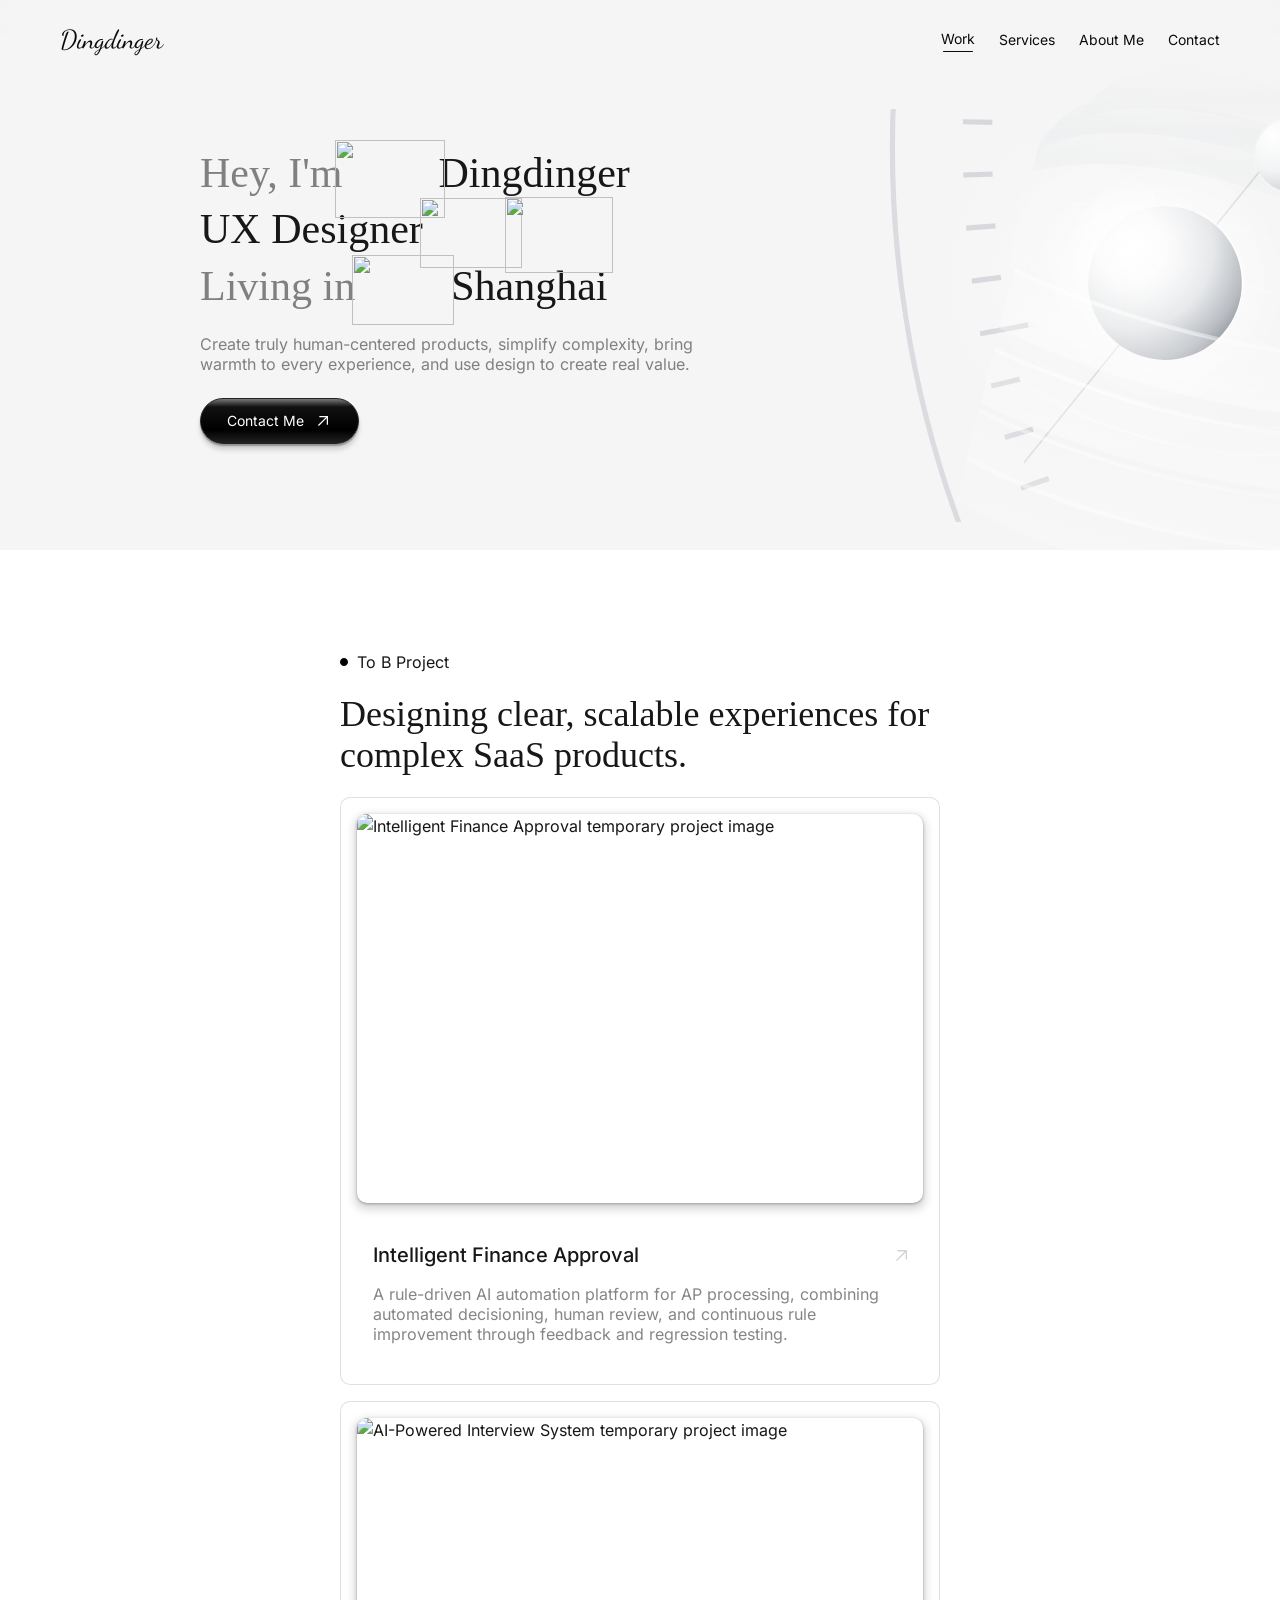
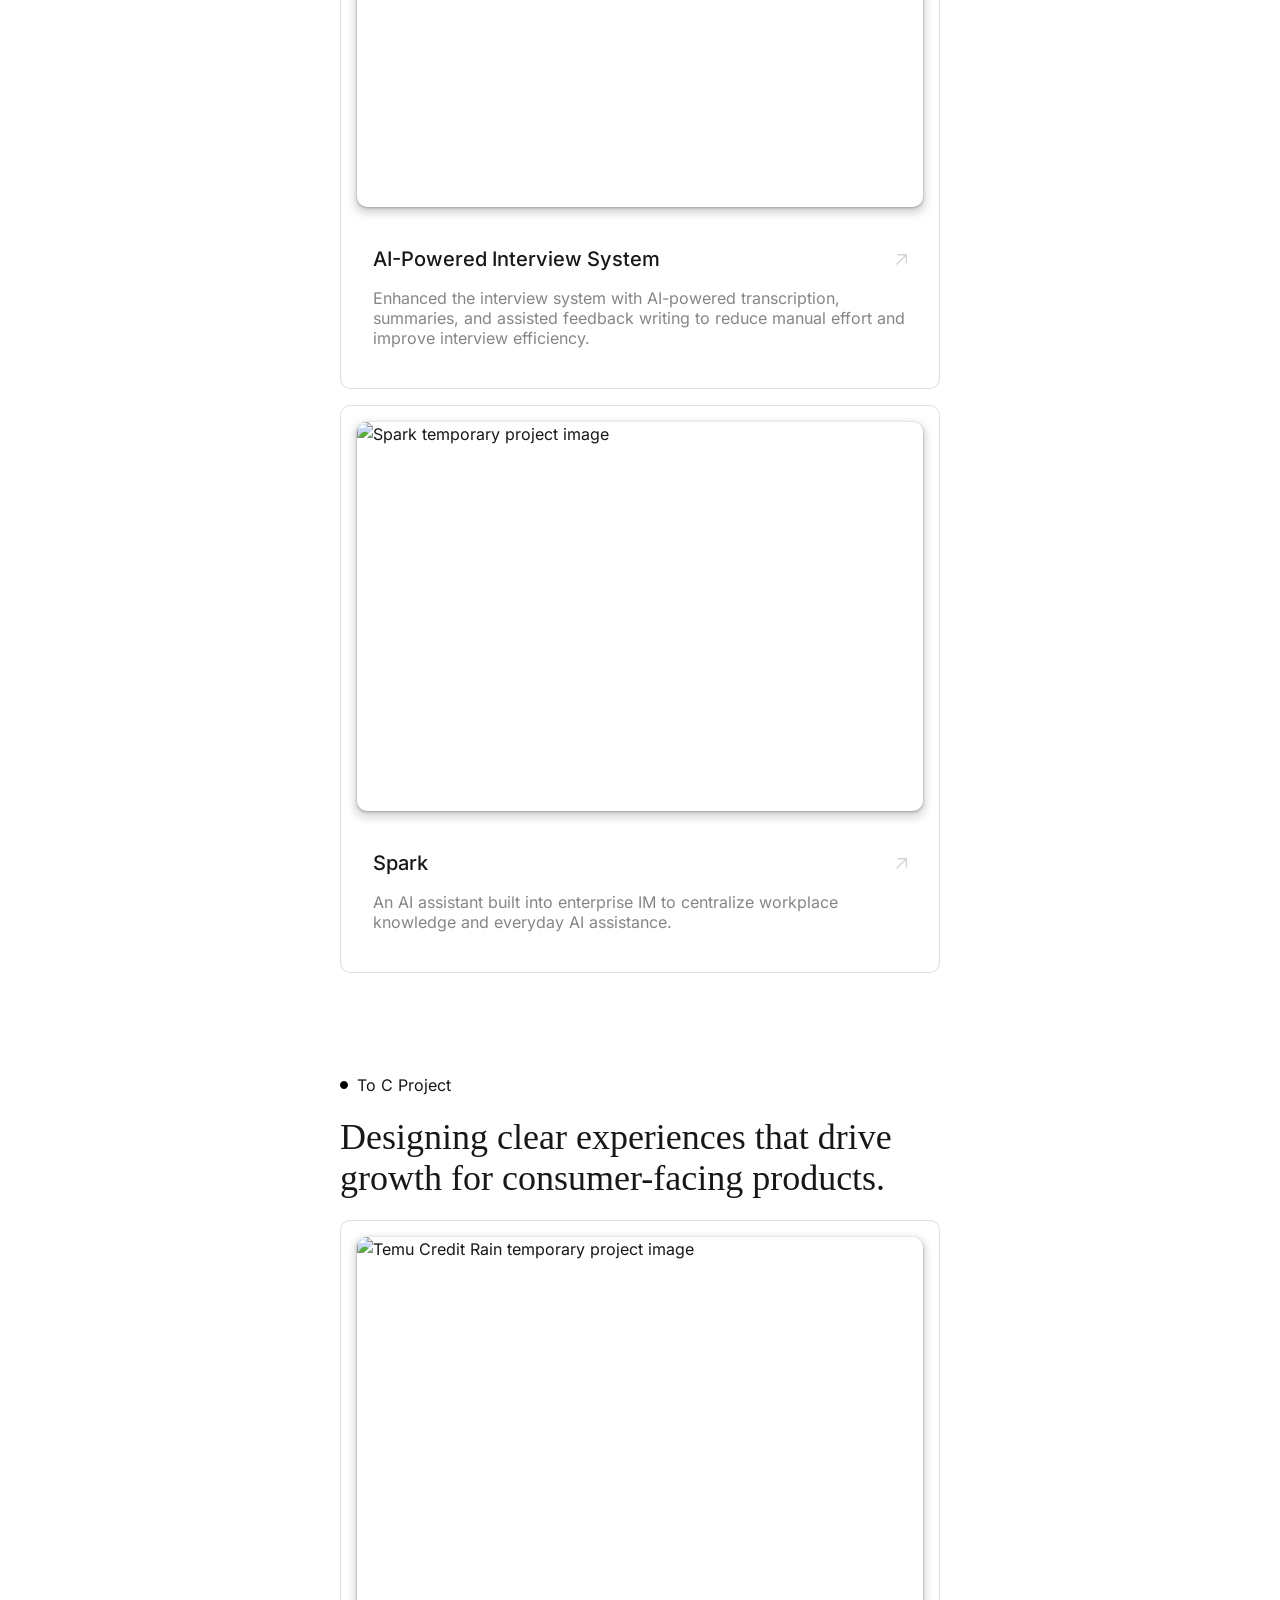
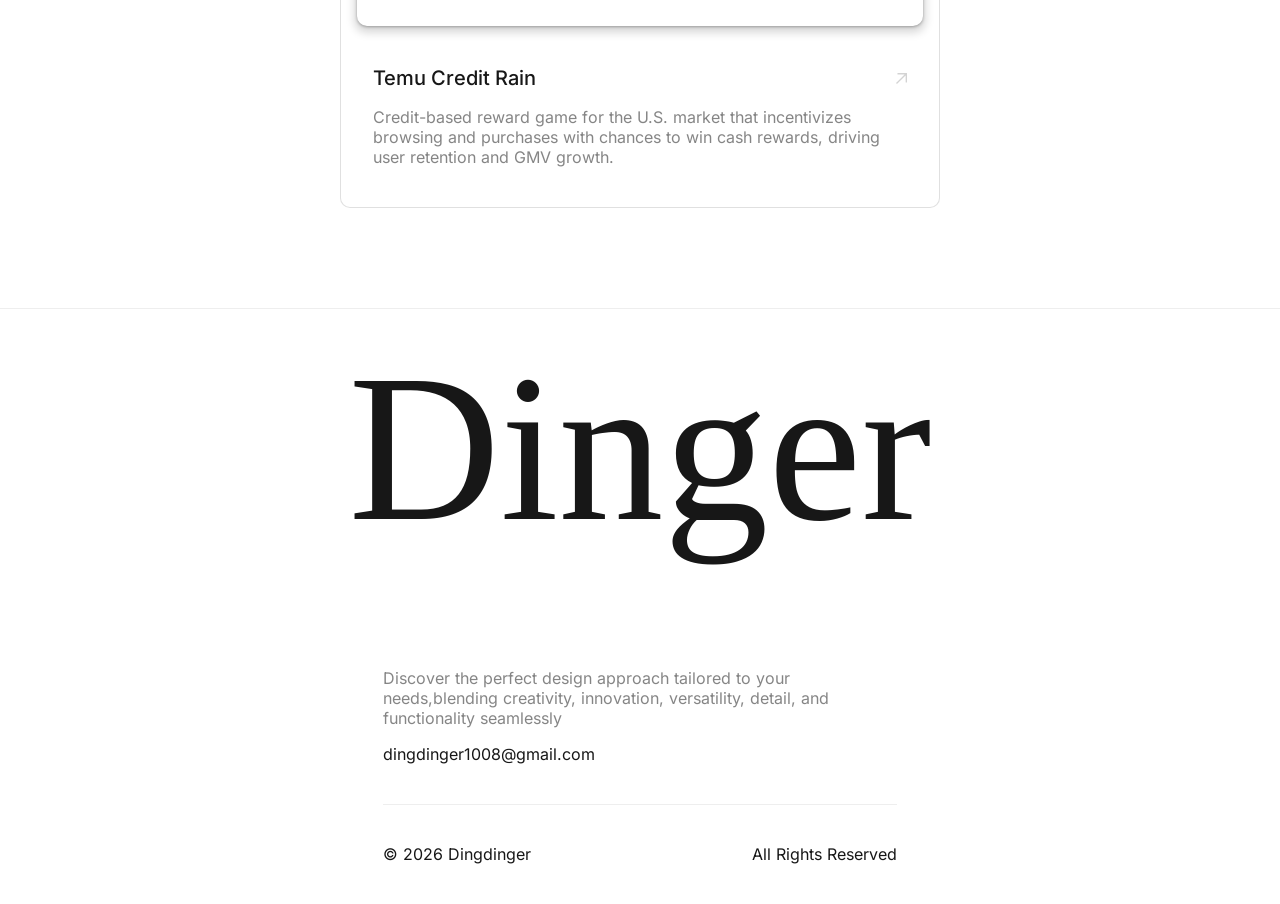
==== index.html @ ab331439 "Publish Dingdinger portfolio" ====
<!DOCTYPE html><html lang="en"><head><meta charSet="utf-8"/><meta name="viewport" content="width=device-width, initial-scale=1"/><link rel="stylesheet" href="/_next/static/css/index.BmZF4NrP.css" data-rsc-css-href="/_next/static/css/index.BmZF4NrP.css" data-precedence="vite-rsc/importer-resources"/><link rel="modulepreload" fetchPriority="low" href="/_next/static/chunks/index-DWghjZWt.js"/><script src="/_next/static/chunks/rolldown-runtime-C60lm6uB.js" type="module" async=""></script><script src="/_next/static/chunks/framework-D_rUT4EX.js" type="module" async=""></script><script src="/_next/static/chunks/app-elements-H_Dr48wG.js" type="module" async=""></script><script src="/_next/static/chunks/hash-Cp347hhd.js" type="module" async=""></script><script src="/_next/static/chunks/record-uXSNv6cl.js" type="module" async=""></script><script src="/_next/static/chunks/app-rsc-cache-busting-CwGmcHDt.js" type="module" async=""></script><script src="/_next/static/chunks/app-rsc-render-mode-CvTCGruk.js" type="module" async=""></script><script src="/_next/static/chunks/headers-C_MtfdF4.js" type="module" async=""></script><script src="/_next/static/chunks/protocol-headers-B9-bVeat.js" type="module" async=""></script><script src="/_next/static/chunks/deployment-id-DFhHa9wO.js" type="module" async=""></script><script src="/_next/static/chunks/navigation-errors-D5LMQqDL.js" type="module" async=""></script><link rel="modulepreload" href="/_next/static/chunks/layout-segment-context-C4THMkGE.js" crossorigin=""/><link rel="modulepreload" href="/_next/static/chunks/link-c16knQxH.js" crossorigin=""/><link rel="modulepreload" href="/_next/static/chunks/app-route-prefetch-policy-CnrPdhvf.js" crossorigin=""/><link rel="modulepreload" href="/_next/static/chunks/query-DtBGhX2J.js" crossorigin=""/><link rel="modulepreload" href="/_next/static/chunks/image-DX8dMirT.js" crossorigin=""/><title>Dingdinger — UX Designer</title><meta name="description" content="Dingdinger’s UX design portfolio."/><link rel="icon" href="/favicon.svg"/><script>Object.assign(((self[Symbol.for("vinext.navigationRuntime")]??={bootstrap:{routeManifest:null},functions:{}}).bootstrap.rsc??={rsc:[]}),{params:{},nav:{"pathname":"/","searchParams":[]}})</script><link rel="modulepreload" href="/_next/static/chunks/index-DWghjZWt.js" />
</head><body><main><section class="hero"><div class="site-header-blur" aria-hidden="true"><span style="z-index:1;-webkit-backdrop-filter:blur(0.0546875px);backdrop-filter:blur(0.0546875px);-webkit-mask-image:linear-gradient(to top, transparent 0%, #000 12.5%, #000 25%, transparent 37.5%);mask-image:linear-gradient(to top, transparent 0%, #000 12.5%, #000 25%, transparent 37.5%)"></span><span style="z-index:2;-webkit-backdrop-filter:blur(0.109375px);backdrop-filter:blur(0.109375px);-webkit-mask-image:linear-gradient(to top, transparent 12.5%, #000 25%, #000 37.5%, transparent 50%);mask-image:linear-gradient(to top, transparent 12.5%, #000 25%, #000 37.5%, transparent 50%)"></span><span style="z-index:3;-webkit-backdrop-filter:blur(0.21875px);backdrop-filter:blur(0.21875px);-webkit-mask-image:linear-gradient(to top, transparent 25%, #000 37.5%, #000 50%, transparent 62.5%);mask-image:linear-gradient(to top, transparent 25%, #000 37.5%, #000 50%, transparent 62.5%)"></span><span style="z-index:4;-webkit-backdrop-filter:blur(0.4375px);backdrop-filter:blur(0.4375px);-webkit-mask-image:linear-gradient(to top, transparent 37.5%, #000 50%, #000 62.5%, transparent 75%);mask-image:linear-gradient(to top, transparent 37.5%, #000 50%, #000 62.5%, transparent 75%)"></span><span style="z-index:5;-webkit-backdrop-filter:blur(0.875px);backdrop-filter:blur(0.875px);-webkit-mask-image:linear-gradient(to top, transparent 50%, #000 62.5%, #000 75%, transparent 87.5%);mask-image:linear-gradient(to top, transparent 50%, #000 62.5%, #000 75%, transparent 87.5%)"></span><span style="z-index:6;-webkit-backdrop-filter:blur(1.75px);backdrop-filter:blur(1.75px);-webkit-mask-image:linear-gradient(to top, transparent 62.5%, #000 75%, #000 87.5%, transparent 100%);mask-image:linear-gradient(to top, transparent 62.5%, #000 75%, #000 87.5%, transparent 100%)"></span><span style="z-index:7;-webkit-backdrop-filter:blur(3.5px);backdrop-filter:blur(3.5px);-webkit-mask-image:linear-gradient(to top, transparent 75%, #000 87.5%, #000 100%);mask-image:linear-gradient(to top, transparent 75%, #000 87.5%, #000 100%)"></span><span style="z-index:8;-webkit-backdrop-filter:blur(7px);backdrop-filter:blur(7px);-webkit-mask-image:linear-gradient(to top, transparent 87.5%, #000 100%);mask-image:linear-gradient(to top, transparent 87.5%, #000 100%)"></span></div><header class="site-header"><a href="/" class="brand-mark" aria-label="Dingdinger home">Dingdinger</a><nav class="site-nav" aria-label="Main navigation"><a href="/#work" class="is-active"><span>Work</span><span class="nav-underline"></span></a><a href="/#contact">Services</a><a href="/#contact">About Me</a><a href="mailto:dingdinger1008@gmail.com">Contact</a></nav></header><div class="hero-inner"><div class="hero-copy"><div class="hero-lines"><div class="hero-line"><span class="hero-muted">Hey, I&#x27;m</span><span class="hero-photo hero-photo-1" aria-hidden="true"><img src="/_next/image?url=%2Fassets%2Fhome-avatar-1.png&amp;w=256&amp;q=75" alt="" width="110" height="78" loading="lazy" decoding="async" srcSet="/_next/image?url=%2Fassets%2Fhome-avatar-1.png&amp;w=128&amp;q=75 1x, /_next/image?url=%2Fassets%2Fhome-avatar-1.png&amp;w=256&amp;q=75 2x" class="hero-photo-image" data-nimg="1"/></span><span>Dingdinger</span></div><div class="hero-line"><span>UX Designer</span><span class="hero-photo hero-photo-2" aria-hidden="true"><img src="/_next/image?url=%2Fassets%2Fhome-avatar-2.png&amp;w=256&amp;q=75" alt="" width="102" height="70" loading="lazy" decoding="async" srcSet="/_next/image?url=%2Fassets%2Fhome-avatar-2.png&amp;w=128&amp;q=75 1x, /_next/image?url=%2Fassets%2Fhome-avatar-2.png&amp;w=256&amp;q=75 2x" class="hero-photo-image" data-nimg="1"/></span><span class="hero-photo hero-photo-3" aria-hidden="true"><img src="/_next/image?url=%2Fassets%2Fhome-avatar-3.png&amp;w=256&amp;q=75" alt="" width="108" height="76" loading="lazy" decoding="async" srcSet="/_next/image?url=%2Fassets%2Fhome-avatar-3.png&amp;w=128&amp;q=75 1x, /_next/image?url=%2Fassets%2Fhome-avatar-3.png&amp;w=256&amp;q=75 2x" class="hero-photo-image" data-nimg="1"/></span></div><div class="hero-line"><span class="hero-muted">Living in</span><span class="hero-photo hero-photo-4" aria-hidden="true"><img src="/_next/image?url=%2Fassets%2Fhome-avatar-4.png&amp;w=256&amp;q=75" alt="" width="102" height="70" loading="lazy" decoding="async" srcSet="/_next/image?url=%2Fassets%2Fhome-avatar-4.png&amp;w=128&amp;q=75 1x, /_next/image?url=%2Fassets%2Fhome-avatar-4.png&amp;w=256&amp;q=75 2x" class="hero-photo-image" data-nimg="1"/></span><span>Shanghai</span></div></div><p class="hero-description">Create truly human-centered products, simplify complexity, bring warmth to every experience, and use design to create real value.</p><a class="contact-button" href="mailto:dingdinger1008@gmail.com"><span>Contact Me</span><img src="/assets/arrow-up-right.svg" alt="" width="10" height="10" loading="lazy" decoding="async" srcSet="/assets/arrow-up-right.svg 10w" data-nimg="1"/></a></div><div class="orbit-art" aria-hidden="true"><img src="/assets/ambient-light.svg" alt="" loading="lazy" decoding="async" sizes="440px" class="orbit-layer orbit-ambient" data-nimg="fill" style="position:absolute;inset:0;width:100%;height:100%;object-fit:cover"/><img src="/assets/orbital-scale.svg" alt="" loading="lazy" decoding="async" sizes="440px" class="orbit-layer orbit-scale" data-nimg="fill" style="position:absolute;inset:0;width:100%;height:100%;object-fit:cover"/><img src="/assets/glass-orbits.svg" alt="" loading="lazy" decoding="async" sizes="440px" class="orbit-layer orbit-glass" data-nimg="fill" style="position:absolute;inset:0;width:100%;height:100%;object-fit:cover"/><img src="/assets/central-sphere.svg" alt="" loading="lazy" decoding="async" sizes="440px" class="orbit-layer orbit-sphere" data-nimg="fill" style="position:absolute;inset:0;width:100%;height:100%;object-fit:cover"/><img src="/assets/satellites.svg" alt="" loading="lazy" decoding="async" sizes="440px" class="orbit-layer orbit-satellites" data-nimg="fill" style="position:absolute;inset:0;width:100%;height:100%;object-fit:cover"/><img src="/assets/front-glass-bands.svg" alt="" loading="lazy" decoding="async" sizes="440px" class="orbit-layer orbit-bands" data-nimg="fill" style="position:absolute;inset:0;width:100%;height:100%;object-fit:cover"/></div></div></section><section class="work-section" id="work"><div class="project-group"><div class="group-label"><img src="/assets/section-dot.svg" alt="" width="8" height="8" loading="lazy" decoding="async" srcSet="/assets/section-dot.svg 8w" data-nimg="1"/><span>To B Project</span></div><h2>Designing clear, scalable experiences for complex SaaS products.</h2><div class="project-list"><article class="project-card"><div class="project-card-image"><img src="/_next/image?url=%2Fassets%2Fproject-finance.png&amp;w=640&amp;q=75" alt="Intelligent Finance Approval temporary project image" loading="lazy" decoding="async" sizes="(max-width: 700px) calc(100vw - 56px), 568px" data-nimg="fill" style="position:absolute;inset:0;width:100%;height:100%;object-fit:cover"/></div><div class="project-card-copy"><div class="project-card-title-row"><h3>Intelligent Finance Approval</h3><span class="project-card-arrow" aria-hidden="true"><img src="/assets/card-arrow.svg" alt="" width="11" height="11" loading="lazy" decoding="async" srcSet="/assets/card-arrow.svg 11w" class="project-card-arrow-icon project-card-arrow-icon-current" data-nimg="1"/><img src="/assets/card-arrow.svg" alt="" width="11" height="11" loading="lazy" decoding="async" srcSet="/assets/card-arrow.svg 11w" class="project-card-arrow-icon project-card-arrow-icon-next" data-nimg="1"/></span></div><p>A rule-driven AI automation platform for AP processing, combining automated decisioning, human review, and continuous rule improvement through feedback and regression testing.</p></div></article><a href="/project/ai-powered-interview-system" class="project-card project-card-link"><div class="project-card-image"><img src="/_next/image?url=%2Fassets%2Fproject-interview.png&amp;w=640&amp;q=75" alt="AI-Powered Interview System temporary project image" loading="lazy" decoding="async" sizes="(max-width: 700px) calc(100vw - 56px), 568px" data-nimg="fill" style="position:absolute;inset:0;width:100%;height:100%;object-fit:cover"/></div><div class="project-card-copy"><div class="project-card-title-row"><h3>AI-Powered Interview System</h3><span class="project-card-arrow" aria-hidden="true"><img src="/assets/card-arrow.svg" alt="" width="11" height="11" loading="lazy" decoding="async" srcSet="/assets/card-arrow.svg 11w" class="project-card-arrow-icon project-card-arrow-icon-current" data-nimg="1"/><img src="/assets/card-arrow.svg" alt="" width="11" height="11" loading="lazy" decoding="async" srcSet="/assets/card-arrow.svg 11w" class="project-card-arrow-icon project-card-arrow-icon-next" data-nimg="1"/></span></div><p>Enhanced the interview system with AI-powered transcription, summaries, and assisted feedback writing to reduce manual effort and improve interview efficiency.</p></div></a><article class="project-card"><div class="project-card-image"><img src="/_next/image?url=%2Fassets%2Fproject-spark.png&amp;w=640&amp;q=75" alt="Spark temporary project image" loading="lazy" decoding="async" sizes="(max-width: 700px) calc(100vw - 56px), 568px" data-nimg="fill" style="position:absolute;inset:0;width:100%;height:100%;object-fit:cover"/></div><div class="project-card-copy"><div class="project-card-title-row"><h3>Spark</h3><span class="project-card-arrow" aria-hidden="true"><img src="/assets/card-arrow.svg" alt="" width="11" height="11" loading="lazy" decoding="async" srcSet="/assets/card-arrow.svg 11w" class="project-card-arrow-icon project-card-arrow-icon-current" data-nimg="1"/><img src="/assets/card-arrow.svg" alt="" width="11" height="11" loading="lazy" decoding="async" srcSet="/assets/card-arrow.svg 11w" class="project-card-arrow-icon project-card-arrow-icon-next" data-nimg="1"/></span></div><p>An AI assistant built into enterprise IM to centralize workplace knowledge and everyday AI assistance.</p></div></article></div></div><div class="project-group"><div class="group-label"><img src="/assets/section-dot.svg" alt="" width="8" height="8" loading="lazy" decoding="async" srcSet="/assets/section-dot.svg 8w" data-nimg="1"/><span>To C Project</span></div><h2>Designing clear experiences that drive growth for consumer-facing products.</h2><div class="project-list"><article class="project-card"><div class="project-card-image"><img src="/_next/image?url=%2Fassets%2Fproject-temu.png&amp;w=640&amp;q=75" alt="Temu Credit Rain temporary project image" loading="lazy" decoding="async" sizes="(max-width: 700px) calc(100vw - 56px), 568px" data-nimg="fill" style="position:absolute;inset:0;width:100%;height:100%;object-fit:cover"/></div><div class="project-card-copy"><div class="project-card-title-row"><h3>Temu Credit Rain</h3><span class="project-card-arrow" aria-hidden="true"><img src="/assets/card-arrow.svg" alt="" width="11" height="11" loading="lazy" decoding="async" srcSet="/assets/card-arrow.svg 11w" class="project-card-arrow-icon project-card-arrow-icon-current" data-nimg="1"/><img src="/assets/card-arrow.svg" alt="" width="11" height="11" loading="lazy" decoding="async" srcSet="/assets/card-arrow.svg 11w" class="project-card-arrow-icon project-card-arrow-icon-next" data-nimg="1"/></span></div><p>Credit-based reward game for the U.S. market that incentivizes browsing and purchases with chances to win cash rewards, driving user retention and GMV growth.</p></div></article></div></div></section><footer class="site-footer" id="contact"><div class="footer-wordmark">Dinger</div><div class="footer-content"><div class="footer-intro"><p class="footer-copy">Discover the perfect design approach tailored to your needs,blending creativity, innovation, versatility, detail, and functionality seamlessly</p><p class="footer-email">dingdinger1008@gmail.com</p></div><div class="footer-rule"></div><div class="footer-meta"><span>© 2026 Dingdinger</span><span>All Rights Reserved</span></div></div></footer></main><script type="module" src="/_next/static/chunks/index-DWghjZWt.js" id="_R_" async=""></script><script>((self[Symbol.for("vinext.navigationRuntime")]??={bootstrap:{routeManifest:null},functions:{}}).bootstrap.rsc??={rsc:[]}).rsc.push("0:{\"page:/\":\"$L1\",\"layout:/\":\"$L2\",\"route:/\":\"$L3\",\"__route\":\"route:/\",\"__interceptionContext\":null,\"__layoutIds\":[\"layout:/\"],\"__rootLayout\":\"/\",\"__bfcacheSegmentIdentities\":{\"layout:/\":\"[\\\"layout\\\",\\\"layout:/\\\",\\\"root-boundary:/\\\",\\\"\\\"]\",\"page:/\":\"[\\\"page\\\",\\\"page:/\\\",\\\"root-boundary:/\\\",\\\"\\\"]\"},\"__srcPage\":[\"page\"],\"__layoutFlags\":{\"layout:/\":\"s\"},\"__artifactCompatibility\":{\"schemaVersion\":1,\"graphVersion\":\"app-route-graph:1177fd80f83fa7b0\",\"deploymentVersion\":\"2637b909-70fd-4bef-b3b7-3527f50d1987\",\"appElementsSchemaVersion\":1,\"rscPayloadSchemaVersion\":1,\"rootBoundaryId\":\"/\",\"renderEpoch\":null}}\n")</script><script>((self[Symbol.for("vinext.navigationRuntime")]??={bootstrap:{routeManifest:null},functions:{}}).bootstrap.rsc??={rsc:[]}).rsc.push("4:I[\"8c0f216c4604\",[],\"Children\",1]\n")</script><script>((self[Symbol.for("vinext.navigationRuntime")]??={bootstrap:{routeManifest:null},functions:{}}).bootstrap.rsc??={rsc:[]}).rsc.push("5:I[\"593f344dc510\",[],\"GlobalErrorBoundary\",1]\n")</script><script>((self[Symbol.for("vinext.navigationRuntime")]??={bootstrap:{routeManifest:null},functions:{}}).bootstrap.rsc??={rsc:[]}).rsc.push("6:I[\"0b874ad30386\",[],\"default\",1]\n")</script><script>((self[Symbol.for("vinext.navigationRuntime")]??={bootstrap:{routeManifest:null},functions:{}}).bootstrap.rsc??={rsc:[]}).rsc.push("7:I[\"593f344dc510\",[],\"ErrorBoundary\",1]\n")</script><script>((self[Symbol.for("vinext.navigationRuntime")]??={bootstrap:{routeManifest:null},functions:{}}).bootstrap.rsc??={rsc:[]}).rsc.push("8:I[\"15c18cfaeeff\",[],\"LayoutSegmentProvider\",1]\n")</script><script>((self[Symbol.for("vinext.navigationRuntime")]??={bootstrap:{routeManifest:null},functions:{}}).bootstrap.rsc??={rsc:[]}).rsc.push("9:I[\"8c0f216c4604\",[],\"Slot\",1]\n")</script><script>((self[Symbol.for("vinext.navigationRuntime")]??={bootstrap:{routeManifest:null},functions:{}}).bootstrap.rsc??={rsc:[]}).rsc.push("a:I[\"593f344dc510\",[],\"NotFoundBoundary\",1]\n")</script><script>((self[Symbol.for("vinext.navigationRuntime")]??={bootstrap:{routeManifest:null},functions:{}}).bootstrap.rsc??={rsc:[]}).rsc.push("b:I[\"9276801271d6\",[],\"AppRouterScrollTarget\",1]\n")</script><script>((self[Symbol.for("vinext.navigationRuntime")]??={bootstrap:{routeManifest:null},functions:{}}).bootstrap.rsc??={rsc:[]}).rsc.push("c:I[\"593f344dc510\",[],\"RedirectBoundary\",1]\n")</script><script>((self[Symbol.for("vinext.navigationRuntime")]??={bootstrap:{routeManifest:null},functions:{}}).bootstrap.rsc??={rsc:[]}).rsc.push(":HL[\"/_next/static/css/index.BmZF4NrP.css\",\"style\"     ]\n")</script><script>((self[Symbol.for("vinext.navigationRuntime")]??={bootstrap:{routeManifest:null},functions:{}}).bootstrap.rsc??={rsc:[]}).rsc.push("2:[[[\"$\",\"link\",\"css:/_next/static/css/index.BmZF4NrP.css\",{\"rel\":\"stylesheet\",\"precedence\":\"vite-rsc/importer-resources\",\"href\":\"/_next/static/css/index.BmZF4NrP.css\",\"data-rsc-css-href\":\"/_next/static/css/index.BmZF4NrP.css\"}],\"$undefined\"],[\"$\",\"html\",null,{\"lang\":\"en\",\"children\":[\"$\",\"body\",null,{\"children\":[\"$\",\"$L4\",null,{}]}]}]]\n")</script><script>((self[Symbol.for("vinext.navigationRuntime")]??={bootstrap:{routeManifest:null},functions:{}}).bootstrap.rsc??={rsc:[]}).rsc.push("3:[[[\"$\",\"meta\",null,{\"charSet\":\"utf-8\"}],[[\"$\",\"title\",\"0\",{\"children\":\"Dingdinger — UX Designer\"}],[\"$\",\"meta\",\"1\",{\"name\":\"description\",\"content\":\"Dingdinger’s UX design portfolio.\"}],[\"$\",\"link\",\"2\",{\"data-vinext-streamed-icon\":\"$undefined\",\"rel\":\"icon\",\"href\":\"/favicon.svg\",\"type\":\"$undefined\",\"sizes\":\"$undefined\",\"color\":\"$undefined\",\"media\":\"$undefined\",\"fetchPriority\":\"$undefined\"}]],[[\"$\",\"meta\",\"0\",{\"name\":\"viewport\",\"content\":\"width=device-width, initial-scale=1\"}]]],[\"$\",\"$L5\",null,{\"fallback\":\"$6\",\"children\":[\"$\",\"$L7\",null,{\"fallback\":\"$6\",\"children\":[\"$\",\"$L8\",null,{\"providerId\":\"layout:/\",\"segmentMap\":{\"children\":[]},\"children\":[\"$\",\"$L9\",null,{\"id\":\"layout:/\",\"parallelSlots\":\"$undefined\",\"children\":[\"$\",\"$La\",null,{\"resetKey\":\"\",\"fallback\":[[\"$\",\"title\",null,{\"children\":\"404: This page could not be found.\"}],[\"$\",\"div\",null,{\"style\":{\"fontFamily\":\"system-ui,\\\"Segoe UI\\\",Roboto,Helvetica,Arial,sans-serif,\\\"Apple Color Emoji\\\",\\\"Segoe UI Emoji\\\"\",\"height\":\"100vh\",\"textAlign\":\"center\",\"display\":\"flex\",\"flexDirection\":\"column\",\"alignItems\":\"center\",\"justifyContent\":\"center\"},\"children\":[\"$\",\"div\",null,{\"children\":[[\"$\",\"style\",null,{\"dangerouslySetInnerHTML\":{\"__html\":\"body{color:#000;background:#fff;margin:0}.next-error-h1{border-right:1px solid rgba(0,0,0,.3)}@media (prefers-color-scheme:dark){body{color:#fff;background:#000}.next-error-h1{border-right:1px solid rgba(255,255,255,.3)}}\"}}],[\"$\",\"h1\",null,{\"className\":\"next-error-h1\",\"style\":{\"display\":\"inline-block\",\"margin\":\"0 20px 0 0\",\"padding\":\"0 23px 0 0\",\"fontSize\":24,\"fontWeight\":500,\"verticalAlign\":\"top\",\"lineHeight\":\"49px\"},\"children\":404}],[\"$\",\"div\",null,{\"style\":{\"display\":\"inline-block\"},\"children\":[\"$\",\"h2\",null,{\"style\":{\"fontSize\":14,\"fontWeight\":400,\"lineHeight\":\"49px\",\"margin\":0},\"children\":\"This page could not be found.\"}]}]]}]}]],\"children\":[\"$\",\"$Lb\",null,{\"children\":[\"$\",\"$Lc\",null,{\"children\":[[\"$\",\"$L8\",null,{\"providerId\":\"page:/\",\"segmentMap\":{\"children\":[\"__PAGE__\"]},\"children\":[\"$\",\"$L9\",null,{\"id\":\"page:/\"}]}],null]}]}]}]}]}]}]}],null,null]\n")</script><script>((self[Symbol.for("vinext.navigationRuntime")]??={bootstrap:{routeManifest:null},functions:{}}).bootstrap.rsc??={rsc:[]}).rsc.push("d:I[\"c2747888630f\",[],\"default\",1]\n")</script><script>((self[Symbol.for("vinext.navigationRuntime")]??={bootstrap:{routeManifest:null},functions:{}}).bootstrap.rsc??={rsc:[]}).rsc.push("e:I[\"9fb86276be8f\",[],\"default\",1]\n")</script><script>((self[Symbol.for("vinext.navigationRuntime")]??={bootstrap:{routeManifest:null},functions:{}}).bootstrap.rsc??={rsc:[]}).rsc.push("1:[\"$\",\"main\",null,{\"children\":[[\"$\",\"section\",null,{\"className\":\"hero\",\"children\":[[[\"$\",\"div\",null,{\"className\":\"site-header-blur\",\"aria-hidden\":\"true\",\"children\":[[\"$\",\"span\",\"0.0546875\",{\"style\":{\"zIndex\":1,\"WebkitBackdropFilter\":\"blur(0.0546875px)\",\"backdropFilter\":\"blur(0.0546875px)\",\"WebkitMaskImage\":\"linear-gradient(to top, transparent 0%, #000 12.5%, #000 25%, transparent 37.5%)\",\"maskImage\":\"linear-gradient(to top, transparent 0%, #000 12.5%, #000 25%, transparent 37.5%)\"}}],[\"$\",\"span\",\"0.109375\",{\"style\":{\"zIndex\":2,\"WebkitBackdropFilter\":\"blur(0.109375px)\",\"backdropFilter\":\"blur(0.109375px)\",\"WebkitMaskImage\":\"linear-gradient(to top, transparent 12.5%, #000 25%, #000 37.5%, transparent 50%)\",\"maskImage\":\"linear-gradient(to top, transparent 12.5%, #000 25%, #000 37.5%, transparent 50%)\"}}],[\"$\",\"span\",\"0.21875\",{\"style\":{\"zIndex\":3,\"WebkitBackdropFilter\":\"blur(0.21875px)\",\"backdropFilter\":\"blur(0.21875px)\",\"WebkitMaskImage\":\"linear-gradient(to top, transparent 25%, #000 37.5%, #000 50%, transparent 62.5%)\",\"maskImage\":\"linear-gradient(to top, transparent 25%, #000 37.5%, #000 50%, transparent 62.5%)\"}}],[\"$\",\"span\",\"0.4375\",{\"style\":{\"zIndex\":4,\"WebkitBackdropFilter\":\"blur(0.4375px)\",\"backdropFilter\":\"blur(0.4375px)\",\"WebkitMaskImage\":\"linear-gradient(to top, transparent 37.5%, #000 50%, #000 62.5%, transparent 75%)\",\"maskImage\":\"linear-gradient(to top, transparent 37.5%, #000 50%, #000 62.5%, transparent 75%)\"}}],[\"$\",\"span\",\"0.875\",{\"style\":{\"zIndex\":5,\"WebkitBackdropFilter\":\"blur(0.875px)\",\"backdropFilter\":\"blur(0.875px)\",\"WebkitMaskImage\":\"linear-gradient(to top, transparent 50%, #000 62.5%, #000 75%, transparent 87.5%)\",\"maskImage\":\"linear-gradient(to top, transparent 50%, #000 62.5%, #000 75%, transparent 87.5%)\"}}],[\"$\",\"span\",\"1.75\",{\"style\":{\"zIndex\":6,\"WebkitBackdropFilter\":\"blur(1.75px)\",\"backdropFilter\":\"blur(1.75px)\",\"WebkitMaskImage\":\"linear-gradient(to top, transparent 62.5%, #000 75%, #000 87.5%, transparent 100%)\",\"maskImage\":\"linear-gradient(to top, transparent 62.5%, #000 75%, #000 87.5%, transparent 100%)\"}}],[\"$\",\"span\",\"3.5\",{\"style\":{\"zIndex\":7,\"WebkitBackdropFilter\":\"blur(3.5px)\",\"backdropFilter\":\"blur(3.5px)\",\"WebkitMaskImage\":\"linear-gradient(to top, transparent 75%, #000 87.5%, #000 100%)\",\"maskImage\":\"linear-gradient(to top, transparent 75%, #000 87.5%, #000 100%)\"}}],[\"$\",\"span\",\"7\",{\"style\":{\"zIndex\":8,\"WebkitBackdropFilter\":\"blur(7px)\",\"backdropFilter\":\"blur(7px)\",\"WebkitMaskImage\":\"linear-gradient(to top, transparent 87.5%, #000 100%)\",\"maskImage\":\"linear-gradient(to top, transparent 87.5%, #000 100%)\"}}]]}],[\"$\",\"header\",null,{\"className\":\"site-header\",\"children\":[[\"$\",\"$Ld\",null,{\"className\":\"brand-mark\",\"href\":\"/\",\"aria-label\":\"Dingdinger home\",\"children\":\"Dingdinger\"}],[\"$\",\"nav\",null,{\"className\":\"site-nav\",\"aria-label\":\"Main navigation\",\"children\":[[\"$\",\"$Ld\",null,{\"className\":\"is-active\",\"href\":\"/#work\",\"scroll\":true,\"children\":[[\"$\",\"span\",null,{\"children\":\"Work\"}],[\"$\",\"span\",null,{\"className\":\"nav-underline\"}]]}],[\"$\",\"$Ld\",null,{\"href\":\"/#contact\",\"children\":\"Services\"}],[\"$\",\"$Ld\",null,{\"href\":\"/#contact\",\"children\":\"About Me\"}],[\"$\",\"a\",null,{\"href\":\"mailto:dingdinger1008@gmail.com\",\"children\":\"Contact\"}]]}]]}]],[\"$\",\"div\",null,{\"className\":\"hero-inner\",\"children\":[[\"$\",\"div\",null,{\"className\":\"hero-copy\",\"children\":[[\"$\",\"div\",null,{\"className\":\"hero-lines\",\"children\":[[\"$\",\"div\",null,{\"className\":\"hero-line\",\"children\":[[\"$\",\"span\",null,{\"className\":\"hero-muted\",\"children\":\"Hey, I'm\"}],[\"$\",\"span\",null,{\"className\":\"hero-photo hero-photo-1\",\"aria-hidden\":\"true\",\"children\":[\"$\",\"$Le\",null,{\"className\":\"hero-photo-image\",\"src\":\"/assets/home-avatar-1.png\",\"alt\":\"\",\"width\":110,\"height\":78}]}],[\"$\",\"span\",null,{\"children\":\"Dingdinger\"}]]}],[\"$\",\"div\",null,{\"className\":\"hero-line\",\"children\":[[\"$\",\"span\",null,{\"children\":\"UX Designer\"}],[\"$\",\"span\",null,{\"className\":\"hero-photo hero-photo-2\",\"aria-hidden\":\"true\",\"children\":[\"$\",\"$Le\",null,{\"className\":\"hero-photo-image\",\"src\":\"/assets/home-avatar-2.png\",\"alt\":\"\",\"width\":102,\"height\":70}]}],[\"$\",\"span\",null,{\"className\":\"hero-photo hero-photo-3\",\"aria-hidden\":\"true\",\"children\":[\"$\",\"$Le\",null,{\"className\":\"hero-photo-image\",\"src\":\"/assets/home-avatar-3.png\",\"alt\":\"\",\"width\":108,\"height\":76}]}]]}],\"$Lf\"]}],\"$L10\",\"$L11\"]}],\"$L12\"]}]]}],\"$L13\",\"$L14\"]}]\n")</script><script>((self[Symbol.for("vinext.navigationRuntime")]??={bootstrap:{routeManifest:null},functions:{}}).bootstrap.rsc??={rsc:[]}).rsc.push("f:[\"$\",\"div\",null,{\"className\":\"hero-line\",\"children\":[[\"$\",\"span\",null,{\"className\":\"hero-muted\",\"children\":\"Living in\"}],[\"$\",\"span\",null,{\"className\":\"hero-photo hero-photo-4\",\"aria-hidden\":\"true\",\"children\":[\"$\",\"$Le\",null,{\"className\":\"hero-photo-image\",\"src\":\"/assets/home-avatar-4.png\",\"alt\":\"\",\"width\":102,\"height\":70}]}],[\"$\",\"span\",null,{\"children\":\"Shanghai\"}]]}]\n")</script><script>((self[Symbol.for("vinext.navigationRuntime")]??={bootstrap:{routeManifest:null},functions:{}}).bootstrap.rsc??={rsc:[]}).rsc.push("10:[\"$\",\"p\",null,{\"className\":\"hero-description\",\"children\":\"Create truly human-centered products, simplify complexity, bring warmth to every experience, and use design to create real value.\"}]\n")</script><script>((self[Symbol.for("vinext.navigationRuntime")]??={bootstrap:{routeManifest:null},functions:{}}).bootstrap.rsc??={rsc:[]}).rsc.push("11:[\"$\",\"a\",null,{\"className\":\"contact-button\",\"href\":\"mailto:dingdinger1008@gmail.com\",\"children\":[[\"$\",\"span\",null,{\"children\":\"Contact Me\"}],[\"$\",\"$Le\",null,{\"src\":\"/assets/arrow-up-right.svg\",\"alt\":\"\",\"width\":10,\"height\":10}]]}]\n")</script><script>((self[Symbol.for("vinext.navigationRuntime")]??={bootstrap:{routeManifest:null},functions:{}}).bootstrap.rsc??={rsc:[]}).rsc.push("12:[\"$\",\"div\",null,{\"className\":\"orbit-art\",\"aria-hidden\":\"true\",\"children\":[[\"$\",\"$Le\",null,{\"className\":\"orbit-layer orbit-ambient\",\"src\":\"/assets/ambient-light.svg\",\"alt\":\"\",\"fill\":true,\"sizes\":\"440px\"}],[\"$\",\"$Le\",null,{\"className\":\"orbit-layer orbit-scale\",\"src\":\"/assets/orbital-scale.svg\",\"alt\":\"\",\"fill\":true,\"sizes\":\"440px\"}],[\"$\",\"$Le\",null,{\"className\":\"orbit-layer orbit-glass\",\"src\":\"/assets/glass-orbits.svg\",\"alt\":\"\",\"fill\":true,\"sizes\":\"440px\"}],[\"$\",\"$Le\",null,{\"className\":\"orbit-layer orbit-sphere\",\"src\":\"/assets/central-sphere.svg\",\"alt\":\"\",\"fill\":true,\"sizes\":\"440px\"}],[\"$\",\"$Le\",null,{\"className\":\"orbit-layer orbit-satellites\",\"src\":\"/assets/satellites.svg\",\"alt\":\"\",\"fill\":true,\"sizes\":\"440px\"}],[\"$\",\"$Le\",null,{\"className\":\"orbit-layer orbit-bands\",\"src\":\"/assets/front-glass-bands.svg\",\"alt\":\"\",\"fill\":true,\"sizes\":\"440px\"}]]}]\n")</script><script>((self[Symbol.for("vinext.navigationRuntime")]??={bootstrap:{routeManifest:null},functions:{}}).bootstrap.rsc??={rsc:[]}).rsc.push("13:[\"$\",\"section\",null,{\"className\":\"work-section\",\"id\":\"work\",\"children\":[[\"$\",\"div\",\"To B Project\",{\"className\":\"project-group\",\"children\":[[\"$\",\"div\",null,{\"className\":\"group-label\",\"children\":[[\"$\",\"$Le\",null,{\"src\":\"/assets/section-dot.svg\",\"alt\":\"\",\"width\":8,\"height\":8}],[\"$\",\"span\",null,{\"children\":\"To B Project\"}]]}],[\"$\",\"h2\",null,{\"children\":\"Designing clear, scalable experiences for complex SaaS products.\"}],[\"$\",\"div\",null,{\"className\":\"project-list\",\"children\":[[\"$\",\"article\",\"intelligent-finance-approval\",{\"className\":\"project-card\",\"children\":[[\"$\",\"div\",null,{\"className\":\"project-card-image\",\"children\":[\"$\",\"$Le\",null,{\"src\":\"/assets/project-finance.png\",\"alt\":\"Intelligent Finance Approval temporary project image\",\"fill\":true,\"sizes\":\"(max-width: 700px) calc(100vw - 56px), 568px\"}]}],[\"$\",\"div\",null,{\"className\":\"project-card-copy\",\"children\":[[\"$\",\"div\",null,{\"className\":\"project-card-title-row\",\"children\":[[\"$\",\"h3\",null,{\"children\":\"Intelligent Finance Approval\"}],[\"$\",\"span\",null,{\"className\":\"project-card-arrow\",\"aria-hidden\":\"true\",\"children\":[[\"$\",\"$Le\",null,{\"className\":\"project-card-arrow-icon project-card-arrow-icon-current\",\"src\":\"/assets/card-arrow.svg\",\"alt\":\"\",\"width\":11,\"height\":11}],[\"$\",\"$Le\",null,{\"className\":\"project-card-arrow-icon project-card-arrow-icon-next\",\"src\":\"/assets/card-arrow.svg\",\"alt\":\"\",\"width\":11,\"height\":11}]]}]]}],[\"$\",\"p\",null,{\"children\":\"A rule-driven AI automation platform for AP processing, combining automated decisioning, human review, and continuous rule improvement through feedback and regression testing.\"}]]}]]}],[\"$\",\"$Ld\",\"ai-powered-interview-system\",{\"className\":\"project-card project-card-link\",\"href\":\"/project/ai-powered-interview-system\",\"scroll\":true,\"children\":[[\"$\",\"div\",null,{\"className\":\"project-card-image\",\"children\":[\"$\",\"$Le\",null,{\"src\":\"/assets/project-interview.png\",\"alt\":\"AI-Powered Interview System temporary project image\",\"fill\":true,\"sizes\":\"(max-width: 700px) calc(100vw - 56px), 568px\"}]}],[\"$\",\"div\",null,{\"className\":\"project-card-copy\",\"children\":[[\"$\",\"div\",null,{\"className\":\"project-card-title-row\",\"children\":[[\"$\",\"h3\",null,{\"children\":\"AI-Powered Interview System\"}],[\"$\",\"span\",null,{\"className\":\"project-card-arrow\",\"aria-hidden\":\"true\",\"children\":[[\"$\",\"$Le\",null,{\"className\":\"project-card-arrow-icon project-card-arrow-icon-current\",\"src\":\"/assets/card-arrow.svg\",\"alt\":\"\",\"width\":11,\"height\":11}],[\"$\",\"$Le\",null,{\"className\":\"project-card-arrow-icon project-card-arrow-icon-next\",\"src\":\"/assets/card-arrow.svg\",\"alt\":\"\",\"width\":11,\"height\":11}]]}]]}],[\"$\",\"p\",null,{\"children\":\"Enhanced the interview system with AI-powered transcription, summaries, and assisted feedback writing to reduce manual effort and improve interview efficiency.\"}]]}]]}],[\"$\",\"article\",\"spark\",{\"className\":\"project-card\",\"children\":[[\"$\",\"div\",null,{\"className\":\"project-card-image\",\"children\":[\"$\",\"$Le\",null,{\"src\":\"/assets/project-spark.png\",\"alt\":\"Spark temporary project image\",\"fill\":true,\"sizes\":\"(max-width: 700px) calc(100vw - 56px), 568px\"}]}],[\"$\",\"div\",null,{\"className\":\"project-card-copy\",\"children\":[[\"$\",\"div\",null,{\"className\":\"project-card-title-row\",\"children\":[[\"$\",\"h3\",null,{\"children\":\"Spark\"}],[\"$\",\"span\",null,{\"className\":\"project-card-arrow\",\"aria-hidden\":\"true\",\"children\":[[\"$\",\"$Le\",null,{\"className\":\"project-card-arrow-icon project-card-arrow-icon-current\",\"src\":\"/assets/card-arrow.svg\",\"alt\":\"\",\"width\":11,\"height\":11}],[\"$\",\"$Le\",null,{\"className\":\"project-card-arrow-icon project-card-arrow-icon-next\",\"src\":\"/assets/card-arrow.svg\",\"alt\":\"\",\"width\":11,\"height\":11}]]}]]}],[\"$\",\"p\",null,{\"children\":\"An AI assistant built into enterprise IM to centralize workplace knowledge and everyday AI assistance.\"}]]}]]}]]}]]}],[\"$\",\"div\",\"To C Project\",{\"className\":\"project-group\",\"children\":[[\"$\",\"div\",null,{\"className\":\"group-label\",\"children\":[[\"$\",\"$Le\",null,{\"src\":\"/assets/section-dot.svg\",\"alt\":\"\",\"width\":8,\"height\":8}],[\"$\",\"span\",null,{\"children\":\"To C Project\"}]]}],[\"$\",\"h2\",null,{\"children\":\"Designing clear experiences that drive growth for consumer-facing products.\"}],[\"$\",\"div\",null,{\"className\":\"project-list\",\"children\":[[\"$\",\"article\",\"temu-credit-rain\",{\"className\":\"project-card\",\"children\":[[\"$\",\"div\",null,{\"className\":\"project-card-image\",\"children\":[\"$\",\"$Le\",null,{\"src\":\"/assets/project-temu.png\",\"alt\":\"Temu Credit Rain temporary project image\",\"fill\":true,\"sizes\":\"(max-width: 700px) calc(100vw - 56px), 568px\"}]}],\"$L15\"]}]]}]]}]]}]\n")</script><script>((self[Symbol.for("vinext.navigationRuntime")]??={bootstrap:{routeManifest:null},functions:{}}).bootstrap.rsc??={rsc:[]}).rsc.push("14:[\"$\",\"footer\",null,{\"className\":\"site-footer\",\"id\":\"contact\",\"children\":[[\"$\",\"div\",null,{\"className\":\"footer-wordmark\",\"children\":\"Dinger\"}],[\"$\",\"div\",null,{\"className\":\"footer-content\",\"children\":[[\"$\",\"div\",null,{\"className\":\"footer-intro\",\"children\":[null,[\"$\",\"p\",null,{\"className\":\"footer-copy\",\"children\":\"Discover the perfect design approach tailored to your needs,blending creativity, innovation, versatility, detail, and functionality seamlessly\"}],[\"$\",\"p\",null,{\"className\":\"footer-email\",\"children\":\"dingdinger1008@gmail.com\"}]]}],[\"$\",\"div\",null,{\"className\":\"footer-rule\"}],[\"$\",\"div\",null,{\"className\":\"footer-meta\",\"children\":[[\"$\",\"span\",null,{\"children\":\"© 2026 Dingdinger\"}],[\"$\",\"span\",null,{\"children\":\"All Rights Reserved\"}]]}]]}]]}]\n")</script><script>((self[Symbol.for("vinext.navigationRuntime")]??={bootstrap:{routeManifest:null},functions:{}}).bootstrap.rsc??={rsc:[]}).rsc.push("15:[\"$\",\"div\",null,{\"className\":\"project-card-copy\",\"children\":[[\"$\",\"div\",null,{\"className\":\"project-card-title-row\",\"children\":[[\"$\",\"h3\",null,{\"children\":\"Temu Credit Rain\"}],[\"$\",\"span\",null,{\"className\":\"project-card-arrow\",\"aria-hidden\":\"true\",\"children\":[[\"$\",\"$Le\",null,{\"className\":\"project-card-arrow-icon project-card-arrow-icon-current\",\"src\":\"/assets/card-arrow.svg\",\"alt\":\"\",\"width\":11,\"height\":11}],[\"$\",\"$Le\",null,{\"className\":\"project-card-arrow-icon project-card-arrow-icon-next\",\"src\":\"/assets/card-arrow.svg\",\"alt\":\"\",\"width\":11,\"height\":11}]]}]]}],[\"$\",\"p\",null,{\"children\":\"Credit-based reward game for the U.S. market that incentivizes browsing and purchases with chances to win cash rewards, driving user retention and GMV growth.\"}]]}]\n")</script><script>Object.assign(((self[Symbol.for("vinext.navigationRuntime")]??={bootstrap:{routeManifest:null},functions:{}}).bootstrap.rsc??={rsc:[]}),{"initialCacheKind":"static"});((self[Symbol.for("vinext.navigationRuntime")]??={bootstrap:{routeManifest:null},functions:{}}).bootstrap.rsc??={rsc:[]}).done=true</script></body></html>
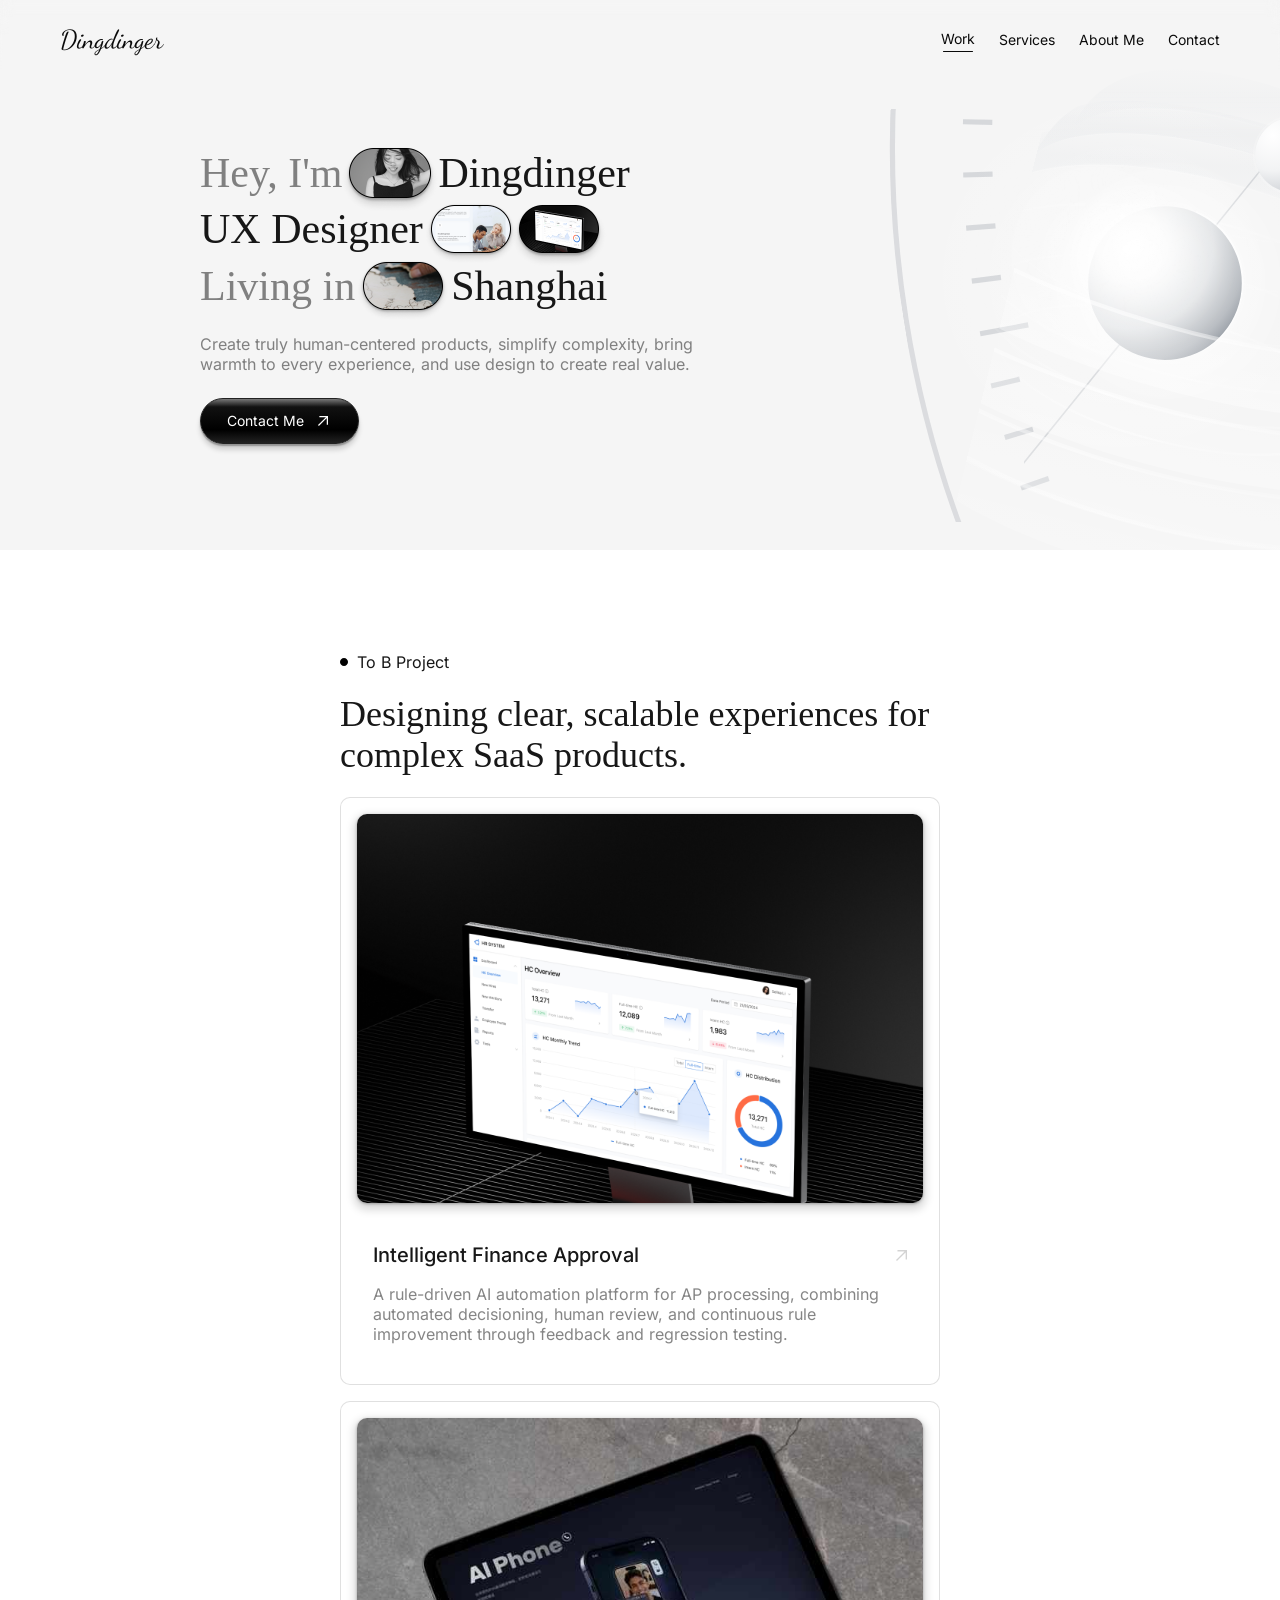
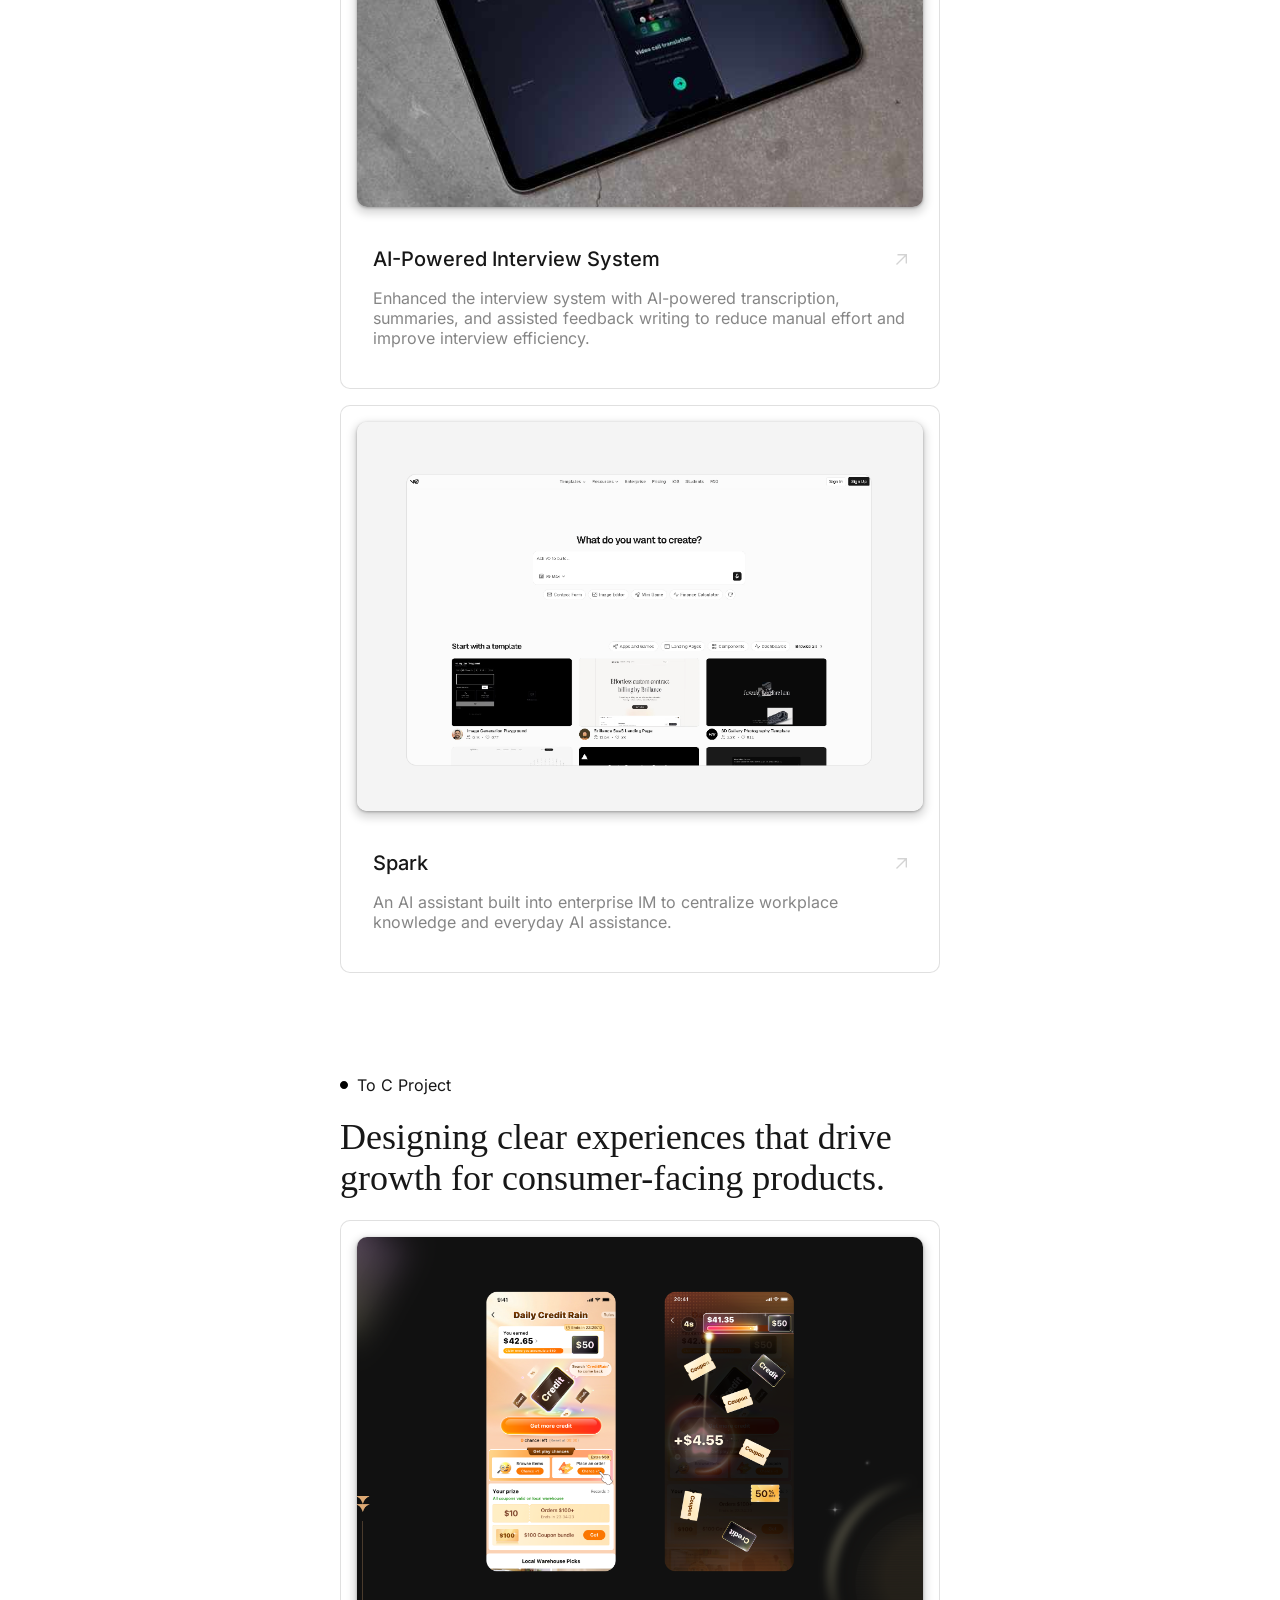
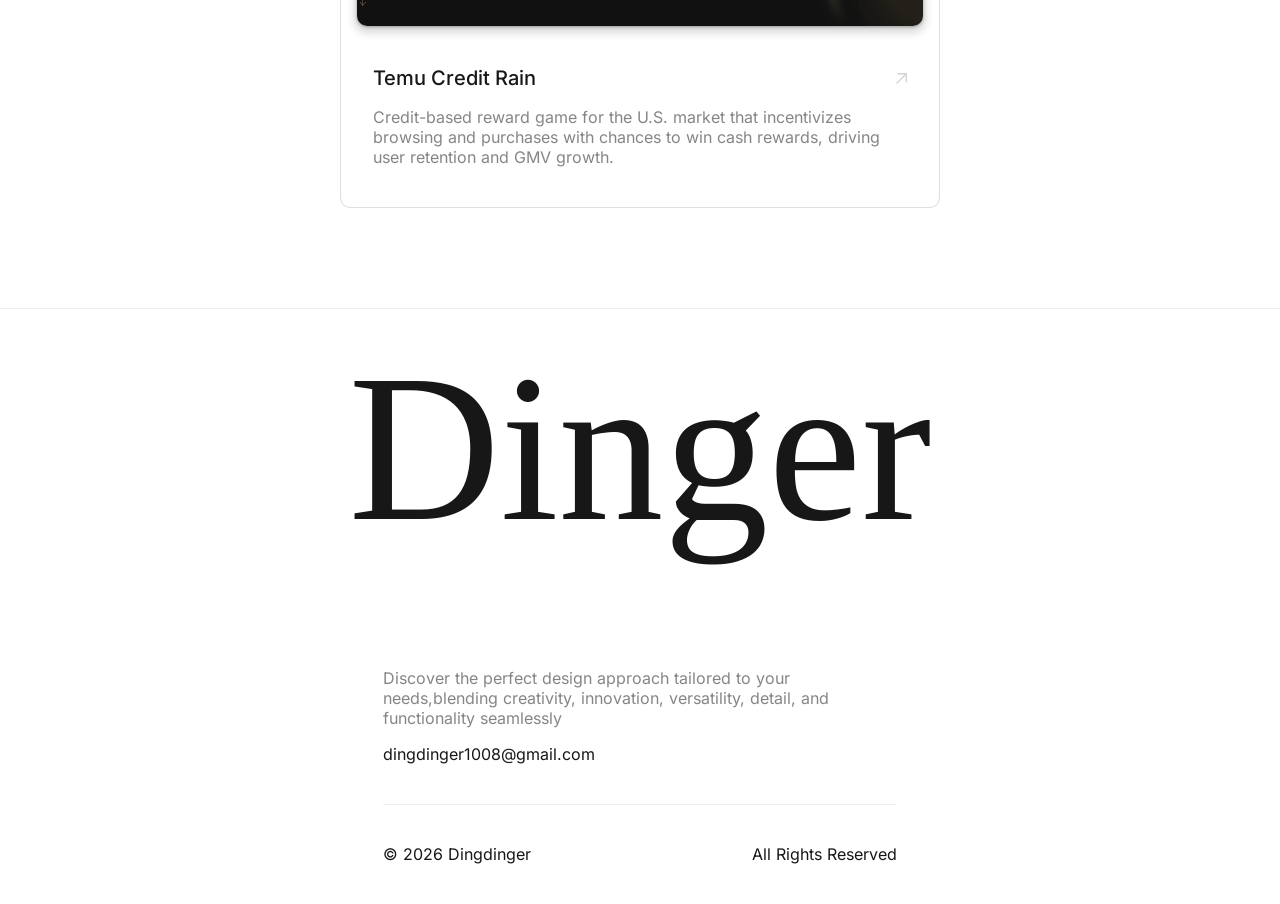
==== commit 4c2cbfc5: "Use static images and native navigation for GitHub Pages" ====
--- a/index.html
+++ b/index.html
@@ -1,2 +1,2 @@
-<!DOCTYPE html><html lang="en"><head><meta charSet="utf-8"/><meta name="viewport" content="width=device-width, initial-scale=1"/><link rel="stylesheet" href="/_next/static/css/index.BmZF4NrP.css" data-rsc-css-href="/_next/static/css/index.BmZF4NrP.css" data-precedence="vite-rsc/importer-resources"/><link rel="modulepreload" fetchPriority="low" href="/_next/static/chunks/index-DWghjZWt.js"/><script src="/_next/static/chunks/rolldown-runtime-C60lm6uB.js" type="module" async=""></script><script src="/_next/static/chunks/framework-D_rUT4EX.js" type="module" async=""></script><script src="/_next/static/chunks/app-elements-H_Dr48wG.js" type="module" async=""></script><script src="/_next/static/chunks/hash-Cp347hhd.js" type="module" async=""></script><script src="/_next/static/chunks/record-uXSNv6cl.js" type="module" async=""></script><script src="/_next/static/chunks/app-rsc-cache-busting-CwGmcHDt.js" type="module" async=""></script><script src="/_next/static/chunks/app-rsc-render-mode-CvTCGruk.js" type="module" async=""></script><script src="/_next/static/chunks/headers-C_MtfdF4.js" type="module" async=""></script><script src="/_next/static/chunks/protocol-headers-B9-bVeat.js" type="module" async=""></script><script src="/_next/static/chunks/deployment-id-DFhHa9wO.js" type="module" async=""></script><script src="/_next/static/chunks/navigation-errors-D5LMQqDL.js" type="module" async=""></script><link rel="modulepreload" href="/_next/static/chunks/layout-segment-context-C4THMkGE.js" crossorigin=""/><link rel="modulepreload" href="/_next/static/chunks/link-c16knQxH.js" crossorigin=""/><link rel="modulepreload" href="/_next/static/chunks/app-route-prefetch-policy-CnrPdhvf.js" crossorigin=""/><link rel="modulepreload" href="/_next/static/chunks/query-DtBGhX2J.js" crossorigin=""/><link rel="modulepreload" href="/_next/static/chunks/image-DX8dMirT.js" crossorigin=""/><title>Dingdinger — UX Designer</title><meta name="description" content="Dingdinger’s UX design portfolio."/><link rel="icon" href="/favicon.svg"/><script>Object.assign(((self[Symbol.for("vinext.navigationRuntime")]??={bootstrap:{routeManifest:null},functions:{}}).bootstrap.rsc??={rsc:[]}),{params:{},nav:{"pathname":"/","searchParams":[]}})</script><link rel="modulepreload" href="/_next/static/chunks/index-DWghjZWt.js" />
-</head><body><main><section class="hero"><div class="site-header-blur" aria-hidden="true"><span style="z-index:1;-webkit-backdrop-filter:blur(0.0546875px);backdrop-filter:blur(0.0546875px);-webkit-mask-image:linear-gradient(to top, transparent 0%, #000 12.5%, #000 25%, transparent 37.5%);mask-image:linear-gradient(to top, transparent 0%, #000 12.5%, #000 25%, transparent 37.5%)"></span><span style="z-index:2;-webkit-backdrop-filter:blur(0.109375px);backdrop-filter:blur(0.109375px);-webkit-mask-image:linear-gradient(to top, transparent 12.5%, #000 25%, #000 37.5%, transparent 50%);mask-image:linear-gradient(to top, transparent 12.5%, #000 25%, #000 37.5%, transparent 50%)"></span><span style="z-index:3;-webkit-backdrop-filter:blur(0.21875px);backdrop-filter:blur(0.21875px);-webkit-mask-image:linear-gradient(to top, transparent 25%, #000 37.5%, #000 50%, transparent 62.5%);mask-image:linear-gradient(to top, transparent 25%, #000 37.5%, #000 50%, transparent 62.5%)"></span><span style="z-index:4;-webkit-backdrop-filter:blur(0.4375px);backdrop-filter:blur(0.4375px);-webkit-mask-image:linear-gradient(to top, transparent 37.5%, #000 50%, #000 62.5%, transparent 75%);mask-image:linear-gradient(to top, transparent 37.5%, #000 50%, #000 62.5%, transparent 75%)"></span><span style="z-index:5;-webkit-backdrop-filter:blur(0.875px);backdrop-filter:blur(0.875px);-webkit-mask-image:linear-gradient(to top, transparent 50%, #000 62.5%, #000 75%, transparent 87.5%);mask-image:linear-gradient(to top, transparent 50%, #000 62.5%, #000 75%, transparent 87.5%)"></span><span style="z-index:6;-webkit-backdrop-filter:blur(1.75px);backdrop-filter:blur(1.75px);-webkit-mask-image:linear-gradient(to top, transparent 62.5%, #000 75%, #000 87.5%, transparent 100%);mask-image:linear-gradient(to top, transparent 62.5%, #000 75%, #000 87.5%, transparent 100%)"></span><span style="z-index:7;-webkit-backdrop-filter:blur(3.5px);backdrop-filter:blur(3.5px);-webkit-mask-image:linear-gradient(to top, transparent 75%, #000 87.5%, #000 100%);mask-image:linear-gradient(to top, transparent 75%, #000 87.5%, #000 100%)"></span><span style="z-index:8;-webkit-backdrop-filter:blur(7px);backdrop-filter:blur(7px);-webkit-mask-image:linear-gradient(to top, transparent 87.5%, #000 100%);mask-image:linear-gradient(to top, transparent 87.5%, #000 100%)"></span></div><header class="site-header"><a href="/" class="brand-mark" aria-label="Dingdinger home">Dingdinger</a><nav class="site-nav" aria-label="Main navigation"><a href="/#work" class="is-active"><span>Work</span><span class="nav-underline"></span></a><a href="/#contact">Services</a><a href="/#contact">About Me</a><a href="mailto:dingdinger1008@gmail.com">Contact</a></nav></header><div class="hero-inner"><div class="hero-copy"><div class="hero-lines"><div class="hero-line"><span class="hero-muted">Hey, I&#x27;m</span><span class="hero-photo hero-photo-1" aria-hidden="true"><img src="/_next/image?url=%2Fassets%2Fhome-avatar-1.png&amp;w=256&amp;q=75" alt="" width="110" height="78" loading="lazy" decoding="async" srcSet="/_next/image?url=%2Fassets%2Fhome-avatar-1.png&amp;w=128&amp;q=75 1x, /_next/image?url=%2Fassets%2Fhome-avatar-1.png&amp;w=256&amp;q=75 2x" class="hero-photo-image" data-nimg="1"/></span><span>Dingdinger</span></div><div class="hero-line"><span>UX Designer</span><span class="hero-photo hero-photo-2" aria-hidden="true"><img src="/_next/image?url=%2Fassets%2Fhome-avatar-2.png&amp;w=256&amp;q=75" alt="" width="102" height="70" loading="lazy" decoding="async" srcSet="/_next/image?url=%2Fassets%2Fhome-avatar-2.png&amp;w=128&amp;q=75 1x, /_next/image?url=%2Fassets%2Fhome-avatar-2.png&amp;w=256&amp;q=75 2x" class="hero-photo-image" data-nimg="1"/></span><span class="hero-photo hero-photo-3" aria-hidden="true"><img src="/_next/image?url=%2Fassets%2Fhome-avatar-3.png&amp;w=256&amp;q=75" alt="" width="108" height="76" loading="lazy" decoding="async" srcSet="/_next/image?url=%2Fassets%2Fhome-avatar-3.png&amp;w=128&amp;q=75 1x, /_next/image?url=%2Fassets%2Fhome-avatar-3.png&amp;w=256&amp;q=75 2x" class="hero-photo-image" data-nimg="1"/></span></div><div class="hero-line"><span class="hero-muted">Living in</span><span class="hero-photo hero-photo-4" aria-hidden="true"><img src="/_next/image?url=%2Fassets%2Fhome-avatar-4.png&amp;w=256&amp;q=75" alt="" width="102" height="70" loading="lazy" decoding="async" srcSet="/_next/image?url=%2Fassets%2Fhome-avatar-4.png&amp;w=128&amp;q=75 1x, /_next/image?url=%2Fassets%2Fhome-avatar-4.png&amp;w=256&amp;q=75 2x" class="hero-photo-image" data-nimg="1"/></span><span>Shanghai</span></div></div><p class="hero-description">Create truly human-centered products, simplify complexity, bring warmth to every experience, and use design to create real value.</p><a class="contact-button" href="mailto:dingdinger1008@gmail.com"><span>Contact Me</span><img src="/assets/arrow-up-right.svg" alt="" width="10" height="10" loading="lazy" decoding="async" srcSet="/assets/arrow-up-right.svg 10w" data-nimg="1"/></a></div><div class="orbit-art" aria-hidden="true"><img src="/assets/ambient-light.svg" alt="" loading="lazy" decoding="async" sizes="440px" class="orbit-layer orbit-ambient" data-nimg="fill" style="position:absolute;inset:0;width:100%;height:100%;object-fit:cover"/><img src="/assets/orbital-scale.svg" alt="" loading="lazy" decoding="async" sizes="440px" class="orbit-layer orbit-scale" data-nimg="fill" style="position:absolute;inset:0;width:100%;height:100%;object-fit:cover"/><img src="/assets/glass-orbits.svg" alt="" loading="lazy" decoding="async" sizes="440px" class="orbit-layer orbit-glass" data-nimg="fill" style="position:absolute;inset:0;width:100%;height:100%;object-fit:cover"/><img src="/assets/central-sphere.svg" alt="" loading="lazy" decoding="async" sizes="440px" class="orbit-layer orbit-sphere" data-nimg="fill" style="position:absolute;inset:0;width:100%;height:100%;object-fit:cover"/><img src="/assets/satellites.svg" alt="" loading="lazy" decoding="async" sizes="440px" class="orbit-layer orbit-satellites" data-nimg="fill" style="position:absolute;inset:0;width:100%;height:100%;object-fit:cover"/><img src="/assets/front-glass-bands.svg" alt="" loading="lazy" decoding="async" sizes="440px" class="orbit-layer orbit-bands" data-nimg="fill" style="position:absolute;inset:0;width:100%;height:100%;object-fit:cover"/></div></div></section><section class="work-section" id="work"><div class="project-group"><div class="group-label"><img src="/assets/section-dot.svg" alt="" width="8" height="8" loading="lazy" decoding="async" srcSet="/assets/section-dot.svg 8w" data-nimg="1"/><span>To B Project</span></div><h2>Designing clear, scalable experiences for complex SaaS products.</h2><div class="project-list"><article class="project-card"><div class="project-card-image"><img src="/_next/image?url=%2Fassets%2Fproject-finance.png&amp;w=640&amp;q=75" alt="Intelligent Finance Approval temporary project image" loading="lazy" decoding="async" sizes="(max-width: 700px) calc(100vw - 56px), 568px" data-nimg="fill" style="position:absolute;inset:0;width:100%;height:100%;object-fit:cover"/></div><div class="project-card-copy"><div class="project-card-title-row"><h3>Intelligent Finance Approval</h3><span class="project-card-arrow" aria-hidden="true"><img src="/assets/card-arrow.svg" alt="" width="11" height="11" loading="lazy" decoding="async" srcSet="/assets/card-arrow.svg 11w" class="project-card-arrow-icon project-card-arrow-icon-current" data-nimg="1"/><img src="/assets/card-arrow.svg" alt="" width="11" height="11" loading="lazy" decoding="async" srcSet="/assets/card-arrow.svg 11w" class="project-card-arrow-icon project-card-arrow-icon-next" data-nimg="1"/></span></div><p>A rule-driven AI automation platform for AP processing, combining automated decisioning, human review, and continuous rule improvement through feedback and regression testing.</p></div></article><a href="/project/ai-powered-interview-system" class="project-card project-card-link"><div class="project-card-image"><img src="/_next/image?url=%2Fassets%2Fproject-interview.png&amp;w=640&amp;q=75" alt="AI-Powered Interview System temporary project image" loading="lazy" decoding="async" sizes="(max-width: 700px) calc(100vw - 56px), 568px" data-nimg="fill" style="position:absolute;inset:0;width:100%;height:100%;object-fit:cover"/></div><div class="project-card-copy"><div class="project-card-title-row"><h3>AI-Powered Interview System</h3><span class="project-card-arrow" aria-hidden="true"><img src="/assets/card-arrow.svg" alt="" width="11" height="11" loading="lazy" decoding="async" srcSet="/assets/card-arrow.svg 11w" class="project-card-arrow-icon project-card-arrow-icon-current" data-nimg="1"/><img src="/assets/card-arrow.svg" alt="" width="11" height="11" loading="lazy" decoding="async" srcSet="/assets/card-arrow.svg 11w" class="project-card-arrow-icon project-card-arrow-icon-next" data-nimg="1"/></span></div><p>Enhanced the interview system with AI-powered transcription, summaries, and assisted feedback writing to reduce manual effort and improve interview efficiency.</p></div></a><article class="project-card"><div class="project-card-image"><img src="/_next/image?url=%2Fassets%2Fproject-spark.png&amp;w=640&amp;q=75" alt="Spark temporary project image" loading="lazy" decoding="async" sizes="(max-width: 700px) calc(100vw - 56px), 568px" data-nimg="fill" style="position:absolute;inset:0;width:100%;height:100%;object-fit:cover"/></div><div class="project-card-copy"><div class="project-card-title-row"><h3>Spark</h3><span class="project-card-arrow" aria-hidden="true"><img src="/assets/card-arrow.svg" alt="" width="11" height="11" loading="lazy" decoding="async" srcSet="/assets/card-arrow.svg 11w" class="project-card-arrow-icon project-card-arrow-icon-current" data-nimg="1"/><img src="/assets/card-arrow.svg" alt="" width="11" height="11" loading="lazy" decoding="async" srcSet="/assets/card-arrow.svg 11w" class="project-card-arrow-icon project-card-arrow-icon-next" data-nimg="1"/></span></div><p>An AI assistant built into enterprise IM to centralize workplace knowledge and everyday AI assistance.</p></div></article></div></div><div class="project-group"><div class="group-label"><img src="/assets/section-dot.svg" alt="" width="8" height="8" loading="lazy" decoding="async" srcSet="/assets/section-dot.svg 8w" data-nimg="1"/><span>To C Project</span></div><h2>Designing clear experiences that drive growth for consumer-facing products.</h2><div class="project-list"><article class="project-card"><div class="project-card-image"><img src="/_next/image?url=%2Fassets%2Fproject-temu.png&amp;w=640&amp;q=75" alt="Temu Credit Rain temporary project image" loading="lazy" decoding="async" sizes="(max-width: 700px) calc(100vw - 56px), 568px" data-nimg="fill" style="position:absolute;inset:0;width:100%;height:100%;object-fit:cover"/></div><div class="project-card-copy"><div class="project-card-title-row"><h3>Temu Credit Rain</h3><span class="project-card-arrow" aria-hidden="true"><img src="/assets/card-arrow.svg" alt="" width="11" height="11" loading="lazy" decoding="async" srcSet="/assets/card-arrow.svg 11w" class="project-card-arrow-icon project-card-arrow-icon-current" data-nimg="1"/><img src="/assets/card-arrow.svg" alt="" width="11" height="11" loading="lazy" decoding="async" srcSet="/assets/card-arrow.svg 11w" class="project-card-arrow-icon project-card-arrow-icon-next" data-nimg="1"/></span></div><p>Credit-based reward game for the U.S. market that incentivizes browsing and purchases with chances to win cash rewards, driving user retention and GMV growth.</p></div></article></div></div></section><footer class="site-footer" id="contact"><div class="footer-wordmark">Dinger</div><div class="footer-content"><div class="footer-intro"><p class="footer-copy">Discover the perfect design approach tailored to your needs,blending creativity, innovation, versatility, detail, and functionality seamlessly</p><p class="footer-email">dingdinger1008@gmail.com</p></div><div class="footer-rule"></div><div class="footer-meta"><span>© 2026 Dingdinger</span><span>All Rights Reserved</span></div></div></footer></main><script type="module" src="/_next/static/chunks/index-DWghjZWt.js" id="_R_" async=""></script><script>((self[Symbol.for("vinext.navigationRuntime")]??={bootstrap:{routeManifest:null},functions:{}}).bootstrap.rsc??={rsc:[]}).rsc.push("0:{\"page:/\":\"$L1\",\"layout:/\":\"$L2\",\"route:/\":\"$L3\",\"__route\":\"route:/\",\"__interceptionContext\":null,\"__layoutIds\":[\"layout:/\"],\"__rootLayout\":\"/\",\"__bfcacheSegmentIdentities\":{\"layout:/\":\"[\\\"layout\\\",\\\"layout:/\\\",\\\"root-boundary:/\\\",\\\"\\\"]\",\"page:/\":\"[\\\"page\\\",\\\"page:/\\\",\\\"root-boundary:/\\\",\\\"\\\"]\"},\"__srcPage\":[\"page\"],\"__layoutFlags\":{\"layout:/\":\"s\"},\"__artifactCompatibility\":{\"schemaVersion\":1,\"graphVersion\":\"app-route-graph:1177fd80f83fa7b0\",\"deploymentVersion\":\"2637b909-70fd-4bef-b3b7-3527f50d1987\",\"appElementsSchemaVersion\":1,\"rscPayloadSchemaVersion\":1,\"rootBoundaryId\":\"/\",\"renderEpoch\":null}}\n")</script><script>((self[Symbol.for("vinext.navigationRuntime")]??={bootstrap:{routeManifest:null},functions:{}}).bootstrap.rsc??={rsc:[]}).rsc.push("4:I[\"8c0f216c4604\",[],\"Children\",1]\n")</script><script>((self[Symbol.for("vinext.navigationRuntime")]??={bootstrap:{routeManifest:null},functions:{}}).bootstrap.rsc??={rsc:[]}).rsc.push("5:I[\"593f344dc510\",[],\"GlobalErrorBoundary\",1]\n")</script><script>((self[Symbol.for("vinext.navigationRuntime")]??={bootstrap:{routeManifest:null},functions:{}}).bootstrap.rsc??={rsc:[]}).rsc.push("6:I[\"0b874ad30386\",[],\"default\",1]\n")</script><script>((self[Symbol.for("vinext.navigationRuntime")]??={bootstrap:{routeManifest:null},functions:{}}).bootstrap.rsc??={rsc:[]}).rsc.push("7:I[\"593f344dc510\",[],\"ErrorBoundary\",1]\n")</script><script>((self[Symbol.for("vinext.navigationRuntime")]??={bootstrap:{routeManifest:null},functions:{}}).bootstrap.rsc??={rsc:[]}).rsc.push("8:I[\"15c18cfaeeff\",[],\"LayoutSegmentProvider\",1]\n")</script><script>((self[Symbol.for("vinext.navigationRuntime")]??={bootstrap:{routeManifest:null},functions:{}}).bootstrap.rsc??={rsc:[]}).rsc.push("9:I[\"8c0f216c4604\",[],\"Slot\",1]\n")</script><script>((self[Symbol.for("vinext.navigationRuntime")]??={bootstrap:{routeManifest:null},functions:{}}).bootstrap.rsc??={rsc:[]}).rsc.push("a:I[\"593f344dc510\",[],\"NotFoundBoundary\",1]\n")</script><script>((self[Symbol.for("vinext.navigationRuntime")]??={bootstrap:{routeManifest:null},functions:{}}).bootstrap.rsc??={rsc:[]}).rsc.push("b:I[\"9276801271d6\",[],\"AppRouterScrollTarget\",1]\n")</script><script>((self[Symbol.for("vinext.navigationRuntime")]??={bootstrap:{routeManifest:null},functions:{}}).bootstrap.rsc??={rsc:[]}).rsc.push("c:I[\"593f344dc510\",[],\"RedirectBoundary\",1]\n")</script><script>((self[Symbol.for("vinext.navigationRuntime")]??={bootstrap:{routeManifest:null},functions:{}}).bootstrap.rsc??={rsc:[]}).rsc.push(":HL[\"/_next/static/css/index.BmZF4NrP.css\",\"style\"     ]\n")</script><script>((self[Symbol.for("vinext.navigationRuntime")]??={bootstrap:{routeManifest:null},functions:{}}).bootstrap.rsc??={rsc:[]}).rsc.push("2:[[[\"$\",\"link\",\"css:/_next/static/css/index.BmZF4NrP.css\",{\"rel\":\"stylesheet\",\"precedence\":\"vite-rsc/importer-resources\",\"href\":\"/_next/static/css/index.BmZF4NrP.css\",\"data-rsc-css-href\":\"/_next/static/css/index.BmZF4NrP.css\"}],\"$undefined\"],[\"$\",\"html\",null,{\"lang\":\"en\",\"children\":[\"$\",\"body\",null,{\"children\":[\"$\",\"$L4\",null,{}]}]}]]\n")</script><script>((self[Symbol.for("vinext.navigationRuntime")]??={bootstrap:{routeManifest:null},functions:{}}).bootstrap.rsc??={rsc:[]}).rsc.push("3:[[[\"$\",\"meta\",null,{\"charSet\":\"utf-8\"}],[[\"$\",\"title\",\"0\",{\"children\":\"Dingdinger — UX Designer\"}],[\"$\",\"meta\",\"1\",{\"name\":\"description\",\"content\":\"Dingdinger’s UX design portfolio.\"}],[\"$\",\"link\",\"2\",{\"data-vinext-streamed-icon\":\"$undefined\",\"rel\":\"icon\",\"href\":\"/favicon.svg\",\"type\":\"$undefined\",\"sizes\":\"$undefined\",\"color\":\"$undefined\",\"media\":\"$undefined\",\"fetchPriority\":\"$undefined\"}]],[[\"$\",\"meta\",\"0\",{\"name\":\"viewport\",\"content\":\"width=device-width, initial-scale=1\"}]]],[\"$\",\"$L5\",null,{\"fallback\":\"$6\",\"children\":[\"$\",\"$L7\",null,{\"fallback\":\"$6\",\"children\":[\"$\",\"$L8\",null,{\"providerId\":\"layout:/\",\"segmentMap\":{\"children\":[]},\"children\":[\"$\",\"$L9\",null,{\"id\":\"layout:/\",\"parallelSlots\":\"$undefined\",\"children\":[\"$\",\"$La\",null,{\"resetKey\":\"\",\"fallback\":[[\"$\",\"title\",null,{\"children\":\"404: This page could not be found.\"}],[\"$\",\"div\",null,{\"style\":{\"fontFamily\":\"system-ui,\\\"Segoe UI\\\",Roboto,Helvetica,Arial,sans-serif,\\\"Apple Color Emoji\\\",\\\"Segoe UI Emoji\\\"\",\"height\":\"100vh\",\"textAlign\":\"center\",\"display\":\"flex\",\"flexDirection\":\"column\",\"alignItems\":\"center\",\"justifyContent\":\"center\"},\"children\":[\"$\",\"div\",null,{\"children\":[[\"$\",\"style\",null,{\"dangerouslySetInnerHTML\":{\"__html\":\"body{color:#000;background:#fff;margin:0}.next-error-h1{border-right:1px solid rgba(0,0,0,.3)}@media (prefers-color-scheme:dark){body{color:#fff;background:#000}.next-error-h1{border-right:1px solid rgba(255,255,255,.3)}}\"}}],[\"$\",\"h1\",null,{\"className\":\"next-error-h1\",\"style\":{\"display\":\"inline-block\",\"margin\":\"0 20px 0 0\",\"padding\":\"0 23px 0 0\",\"fontSize\":24,\"fontWeight\":500,\"verticalAlign\":\"top\",\"lineHeight\":\"49px\"},\"children\":404}],[\"$\",\"div\",null,{\"style\":{\"display\":\"inline-block\"},\"children\":[\"$\",\"h2\",null,{\"style\":{\"fontSize\":14,\"fontWeight\":400,\"lineHeight\":\"49px\",\"margin\":0},\"children\":\"This page could not be found.\"}]}]]}]}]],\"children\":[\"$\",\"$Lb\",null,{\"children\":[\"$\",\"$Lc\",null,{\"children\":[[\"$\",\"$L8\",null,{\"providerId\":\"page:/\",\"segmentMap\":{\"children\":[\"__PAGE__\"]},\"children\":[\"$\",\"$L9\",null,{\"id\":\"page:/\"}]}],null]}]}]}]}]}]}]}],null,null]\n")</script><script>((self[Symbol.for("vinext.navigationRuntime")]??={bootstrap:{routeManifest:null},functions:{}}).bootstrap.rsc??={rsc:[]}).rsc.push("d:I[\"c2747888630f\",[],\"default\",1]\n")</script><script>((self[Symbol.for("vinext.navigationRuntime")]??={bootstrap:{routeManifest:null},functions:{}}).bootstrap.rsc??={rsc:[]}).rsc.push("e:I[\"9fb86276be8f\",[],\"default\",1]\n")</script><script>((self[Symbol.for("vinext.navigationRuntime")]??={bootstrap:{routeManifest:null},functions:{}}).bootstrap.rsc??={rsc:[]}).rsc.push("1:[\"$\",\"main\",null,{\"children\":[[\"$\",\"section\",null,{\"className\":\"hero\",\"children\":[[[\"$\",\"div\",null,{\"className\":\"site-header-blur\",\"aria-hidden\":\"true\",\"children\":[[\"$\",\"span\",\"0.0546875\",{\"style\":{\"zIndex\":1,\"WebkitBackdropFilter\":\"blur(0.0546875px)\",\"backdropFilter\":\"blur(0.0546875px)\",\"WebkitMaskImage\":\"linear-gradient(to top, transparent 0%, #000 12.5%, #000 25%, transparent 37.5%)\",\"maskImage\":\"linear-gradient(to top, transparent 0%, #000 12.5%, #000 25%, transparent 37.5%)\"}}],[\"$\",\"span\",\"0.109375\",{\"style\":{\"zIndex\":2,\"WebkitBackdropFilter\":\"blur(0.109375px)\",\"backdropFilter\":\"blur(0.109375px)\",\"WebkitMaskImage\":\"linear-gradient(to top, transparent 12.5%, #000 25%, #000 37.5%, transparent 50%)\",\"maskImage\":\"linear-gradient(to top, transparent 12.5%, #000 25%, #000 37.5%, transparent 50%)\"}}],[\"$\",\"span\",\"0.21875\",{\"style\":{\"zIndex\":3,\"WebkitBackdropFilter\":\"blur(0.21875px)\",\"backdropFilter\":\"blur(0.21875px)\",\"WebkitMaskImage\":\"linear-gradient(to top, transparent 25%, #000 37.5%, #000 50%, transparent 62.5%)\",\"maskImage\":\"linear-gradient(to top, transparent 25%, #000 37.5%, #000 50%, transparent 62.5%)\"}}],[\"$\",\"span\",\"0.4375\",{\"style\":{\"zIndex\":4,\"WebkitBackdropFilter\":\"blur(0.4375px)\",\"backdropFilter\":\"blur(0.4375px)\",\"WebkitMaskImage\":\"linear-gradient(to top, transparent 37.5%, #000 50%, #000 62.5%, transparent 75%)\",\"maskImage\":\"linear-gradient(to top, transparent 37.5%, #000 50%, #000 62.5%, transparent 75%)\"}}],[\"$\",\"span\",\"0.875\",{\"style\":{\"zIndex\":5,\"WebkitBackdropFilter\":\"blur(0.875px)\",\"backdropFilter\":\"blur(0.875px)\",\"WebkitMaskImage\":\"linear-gradient(to top, transparent 50%, #000 62.5%, #000 75%, transparent 87.5%)\",\"maskImage\":\"linear-gradient(to top, transparent 50%, #000 62.5%, #000 75%, transparent 87.5%)\"}}],[\"$\",\"span\",\"1.75\",{\"style\":{\"zIndex\":6,\"WebkitBackdropFilter\":\"blur(1.75px)\",\"backdropFilter\":\"blur(1.75px)\",\"WebkitMaskImage\":\"linear-gradient(to top, transparent 62.5%, #000 75%, #000 87.5%, transparent 100%)\",\"maskImage\":\"linear-gradient(to top, transparent 62.5%, #000 75%, #000 87.5%, transparent 100%)\"}}],[\"$\",\"span\",\"3.5\",{\"style\":{\"zIndex\":7,\"WebkitBackdropFilter\":\"blur(3.5px)\",\"backdropFilter\":\"blur(3.5px)\",\"WebkitMaskImage\":\"linear-gradient(to top, transparent 75%, #000 87.5%, #000 100%)\",\"maskImage\":\"linear-gradient(to top, transparent 75%, #000 87.5%, #000 100%)\"}}],[\"$\",\"span\",\"7\",{\"style\":{\"zIndex\":8,\"WebkitBackdropFilter\":\"blur(7px)\",\"backdropFilter\":\"blur(7px)\",\"WebkitMaskImage\":\"linear-gradient(to top, transparent 87.5%, #000 100%)\",\"maskImage\":\"linear-gradient(to top, transparent 87.5%, #000 100%)\"}}]]}],[\"$\",\"header\",null,{\"className\":\"site-header\",\"children\":[[\"$\",\"$Ld\",null,{\"className\":\"brand-mark\",\"href\":\"/\",\"aria-label\":\"Dingdinger home\",\"children\":\"Dingdinger\"}],[\"$\",\"nav\",null,{\"className\":\"site-nav\",\"aria-label\":\"Main navigation\",\"children\":[[\"$\",\"$Ld\",null,{\"className\":\"is-active\",\"href\":\"/#work\",\"scroll\":true,\"children\":[[\"$\",\"span\",null,{\"children\":\"Work\"}],[\"$\",\"span\",null,{\"className\":\"nav-underline\"}]]}],[\"$\",\"$Ld\",null,{\"href\":\"/#contact\",\"children\":\"Services\"}],[\"$\",\"$Ld\",null,{\"href\":\"/#contact\",\"children\":\"About Me\"}],[\"$\",\"a\",null,{\"href\":\"mailto:dingdinger1008@gmail.com\",\"children\":\"Contact\"}]]}]]}]],[\"$\",\"div\",null,{\"className\":\"hero-inner\",\"children\":[[\"$\",\"div\",null,{\"className\":\"hero-copy\",\"children\":[[\"$\",\"div\",null,{\"className\":\"hero-lines\",\"children\":[[\"$\",\"div\",null,{\"className\":\"hero-line\",\"children\":[[\"$\",\"span\",null,{\"className\":\"hero-muted\",\"children\":\"Hey, I'm\"}],[\"$\",\"span\",null,{\"className\":\"hero-photo hero-photo-1\",\"aria-hidden\":\"true\",\"children\":[\"$\",\"$Le\",null,{\"className\":\"hero-photo-image\",\"src\":\"/assets/home-avatar-1.png\",\"alt\":\"\",\"width\":110,\"height\":78}]}],[\"$\",\"span\",null,{\"children\":\"Dingdinger\"}]]}],[\"$\",\"div\",null,{\"className\":\"hero-line\",\"children\":[[\"$\",\"span\",null,{\"children\":\"UX Designer\"}],[\"$\",\"span\",null,{\"className\":\"hero-photo hero-photo-2\",\"aria-hidden\":\"true\",\"children\":[\"$\",\"$Le\",null,{\"className\":\"hero-photo-image\",\"src\":\"/assets/home-avatar-2.png\",\"alt\":\"\",\"width\":102,\"height\":70}]}],[\"$\",\"span\",null,{\"className\":\"hero-photo hero-photo-3\",\"aria-hidden\":\"true\",\"children\":[\"$\",\"$Le\",null,{\"className\":\"hero-photo-image\",\"src\":\"/assets/home-avatar-3.png\",\"alt\":\"\",\"width\":108,\"height\":76}]}]]}],\"$Lf\"]}],\"$L10\",\"$L11\"]}],\"$L12\"]}]]}],\"$L13\",\"$L14\"]}]\n")</script><script>((self[Symbol.for("vinext.navigationRuntime")]??={bootstrap:{routeManifest:null},functions:{}}).bootstrap.rsc??={rsc:[]}).rsc.push("f:[\"$\",\"div\",null,{\"className\":\"hero-line\",\"children\":[[\"$\",\"span\",null,{\"className\":\"hero-muted\",\"children\":\"Living in\"}],[\"$\",\"span\",null,{\"className\":\"hero-photo hero-photo-4\",\"aria-hidden\":\"true\",\"children\":[\"$\",\"$Le\",null,{\"className\":\"hero-photo-image\",\"src\":\"/assets/home-avatar-4.png\",\"alt\":\"\",\"width\":102,\"height\":70}]}],[\"$\",\"span\",null,{\"children\":\"Shanghai\"}]]}]\n")</script><script>((self[Symbol.for("vinext.navigationRuntime")]??={bootstrap:{routeManifest:null},functions:{}}).bootstrap.rsc??={rsc:[]}).rsc.push("10:[\"$\",\"p\",null,{\"className\":\"hero-description\",\"children\":\"Create truly human-centered products, simplify complexity, bring warmth to every experience, and use design to create real value.\"}]\n")</script><script>((self[Symbol.for("vinext.navigationRuntime")]??={bootstrap:{routeManifest:null},functions:{}}).bootstrap.rsc??={rsc:[]}).rsc.push("11:[\"$\",\"a\",null,{\"className\":\"contact-button\",\"href\":\"mailto:dingdinger1008@gmail.com\",\"children\":[[\"$\",\"span\",null,{\"children\":\"Contact Me\"}],[\"$\",\"$Le\",null,{\"src\":\"/assets/arrow-up-right.svg\",\"alt\":\"\",\"width\":10,\"height\":10}]]}]\n")</script><script>((self[Symbol.for("vinext.navigationRuntime")]??={bootstrap:{routeManifest:null},functions:{}}).bootstrap.rsc??={rsc:[]}).rsc.push("12:[\"$\",\"div\",null,{\"className\":\"orbit-art\",\"aria-hidden\":\"true\",\"children\":[[\"$\",\"$Le\",null,{\"className\":\"orbit-layer orbit-ambient\",\"src\":\"/assets/ambient-light.svg\",\"alt\":\"\",\"fill\":true,\"sizes\":\"440px\"}],[\"$\",\"$Le\",null,{\"className\":\"orbit-layer orbit-scale\",\"src\":\"/assets/orbital-scale.svg\",\"alt\":\"\",\"fill\":true,\"sizes\":\"440px\"}],[\"$\",\"$Le\",null,{\"className\":\"orbit-layer orbit-glass\",\"src\":\"/assets/glass-orbits.svg\",\"alt\":\"\",\"fill\":true,\"sizes\":\"440px\"}],[\"$\",\"$Le\",null,{\"className\":\"orbit-layer orbit-sphere\",\"src\":\"/assets/central-sphere.svg\",\"alt\":\"\",\"fill\":true,\"sizes\":\"440px\"}],[\"$\",\"$Le\",null,{\"className\":\"orbit-layer orbit-satellites\",\"src\":\"/assets/satellites.svg\",\"alt\":\"\",\"fill\":true,\"sizes\":\"440px\"}],[\"$\",\"$Le\",null,{\"className\":\"orbit-layer orbit-bands\",\"src\":\"/assets/front-glass-bands.svg\",\"alt\":\"\",\"fill\":true,\"sizes\":\"440px\"}]]}]\n")</script><script>((self[Symbol.for("vinext.navigationRuntime")]??={bootstrap:{routeManifest:null},functions:{}}).bootstrap.rsc??={rsc:[]}).rsc.push("13:[\"$\",\"section\",null,{\"className\":\"work-section\",\"id\":\"work\",\"children\":[[\"$\",\"div\",\"To B Project\",{\"className\":\"project-group\",\"children\":[[\"$\",\"div\",null,{\"className\":\"group-label\",\"children\":[[\"$\",\"$Le\",null,{\"src\":\"/assets/section-dot.svg\",\"alt\":\"\",\"width\":8,\"height\":8}],[\"$\",\"span\",null,{\"children\":\"To B Project\"}]]}],[\"$\",\"h2\",null,{\"children\":\"Designing clear, scalable experiences for complex SaaS products.\"}],[\"$\",\"div\",null,{\"className\":\"project-list\",\"children\":[[\"$\",\"article\",\"intelligent-finance-approval\",{\"className\":\"project-card\",\"children\":[[\"$\",\"div\",null,{\"className\":\"project-card-image\",\"children\":[\"$\",\"$Le\",null,{\"src\":\"/assets/project-finance.png\",\"alt\":\"Intelligent Finance Approval temporary project image\",\"fill\":true,\"sizes\":\"(max-width: 700px) calc(100vw - 56px), 568px\"}]}],[\"$\",\"div\",null,{\"className\":\"project-card-copy\",\"children\":[[\"$\",\"div\",null,{\"className\":\"project-card-title-row\",\"children\":[[\"$\",\"h3\",null,{\"children\":\"Intelligent Finance Approval\"}],[\"$\",\"span\",null,{\"className\":\"project-card-arrow\",\"aria-hidden\":\"true\",\"children\":[[\"$\",\"$Le\",null,{\"className\":\"project-card-arrow-icon project-card-arrow-icon-current\",\"src\":\"/assets/card-arrow.svg\",\"alt\":\"\",\"width\":11,\"height\":11}],[\"$\",\"$Le\",null,{\"className\":\"project-card-arrow-icon project-card-arrow-icon-next\",\"src\":\"/assets/card-arrow.svg\",\"alt\":\"\",\"width\":11,\"height\":11}]]}]]}],[\"$\",\"p\",null,{\"children\":\"A rule-driven AI automation platform for AP processing, combining automated decisioning, human review, and continuous rule improvement through feedback and regression testing.\"}]]}]]}],[\"$\",\"$Ld\",\"ai-powered-interview-system\",{\"className\":\"project-card project-card-link\",\"href\":\"/project/ai-powered-interview-system\",\"scroll\":true,\"children\":[[\"$\",\"div\",null,{\"className\":\"project-card-image\",\"children\":[\"$\",\"$Le\",null,{\"src\":\"/assets/project-interview.png\",\"alt\":\"AI-Powered Interview System temporary project image\",\"fill\":true,\"sizes\":\"(max-width: 700px) calc(100vw - 56px), 568px\"}]}],[\"$\",\"div\",null,{\"className\":\"project-card-copy\",\"children\":[[\"$\",\"div\",null,{\"className\":\"project-card-title-row\",\"children\":[[\"$\",\"h3\",null,{\"children\":\"AI-Powered Interview System\"}],[\"$\",\"span\",null,{\"className\":\"project-card-arrow\",\"aria-hidden\":\"true\",\"children\":[[\"$\",\"$Le\",null,{\"className\":\"project-card-arrow-icon project-card-arrow-icon-current\",\"src\":\"/assets/card-arrow.svg\",\"alt\":\"\",\"width\":11,\"height\":11}],[\"$\",\"$Le\",null,{\"className\":\"project-card-arrow-icon project-card-arrow-icon-next\",\"src\":\"/assets/card-arrow.svg\",\"alt\":\"\",\"width\":11,\"height\":11}]]}]]}],[\"$\",\"p\",null,{\"children\":\"Enhanced the interview system with AI-powered transcription, summaries, and assisted feedback writing to reduce manual effort and improve interview efficiency.\"}]]}]]}],[\"$\",\"article\",\"spark\",{\"className\":\"project-card\",\"children\":[[\"$\",\"div\",null,{\"className\":\"project-card-image\",\"children\":[\"$\",\"$Le\",null,{\"src\":\"/assets/project-spark.png\",\"alt\":\"Spark temporary project image\",\"fill\":true,\"sizes\":\"(max-width: 700px) calc(100vw - 56px), 568px\"}]}],[\"$\",\"div\",null,{\"className\":\"project-card-copy\",\"children\":[[\"$\",\"div\",null,{\"className\":\"project-card-title-row\",\"children\":[[\"$\",\"h3\",null,{\"children\":\"Spark\"}],[\"$\",\"span\",null,{\"className\":\"project-card-arrow\",\"aria-hidden\":\"true\",\"children\":[[\"$\",\"$Le\",null,{\"className\":\"project-card-arrow-icon project-card-arrow-icon-current\",\"src\":\"/assets/card-arrow.svg\",\"alt\":\"\",\"width\":11,\"height\":11}],[\"$\",\"$Le\",null,{\"className\":\"project-card-arrow-icon project-card-arrow-icon-next\",\"src\":\"/assets/card-arrow.svg\",\"alt\":\"\",\"width\":11,\"height\":11}]]}]]}],[\"$\",\"p\",null,{\"children\":\"An AI assistant built into enterprise IM to centralize workplace knowledge and everyday AI assistance.\"}]]}]]}]]}]]}],[\"$\",\"div\",\"To C Project\",{\"className\":\"project-group\",\"children\":[[\"$\",\"div\",null,{\"className\":\"group-label\",\"children\":[[\"$\",\"$Le\",null,{\"src\":\"/assets/section-dot.svg\",\"alt\":\"\",\"width\":8,\"height\":8}],[\"$\",\"span\",null,{\"children\":\"To C Project\"}]]}],[\"$\",\"h2\",null,{\"children\":\"Designing clear experiences that drive growth for consumer-facing products.\"}],[\"$\",\"div\",null,{\"className\":\"project-list\",\"children\":[[\"$\",\"article\",\"temu-credit-rain\",{\"className\":\"project-card\",\"children\":[[\"$\",\"div\",null,{\"className\":\"project-card-image\",\"children\":[\"$\",\"$Le\",null,{\"src\":\"/assets/project-temu.png\",\"alt\":\"Temu Credit Rain temporary project image\",\"fill\":true,\"sizes\":\"(max-width: 700px) calc(100vw - 56px), 568px\"}]}],\"$L15\"]}]]}]]}]]}]\n")</script><script>((self[Symbol.for("vinext.navigationRuntime")]??={bootstrap:{routeManifest:null},functions:{}}).bootstrap.rsc??={rsc:[]}).rsc.push("14:[\"$\",\"footer\",null,{\"className\":\"site-footer\",\"id\":\"contact\",\"children\":[[\"$\",\"div\",null,{\"className\":\"footer-wordmark\",\"children\":\"Dinger\"}],[\"$\",\"div\",null,{\"className\":\"footer-content\",\"children\":[[\"$\",\"div\",null,{\"className\":\"footer-intro\",\"children\":[null,[\"$\",\"p\",null,{\"className\":\"footer-copy\",\"children\":\"Discover the perfect design approach tailored to your needs,blending creativity, innovation, versatility, detail, and functionality seamlessly\"}],[\"$\",\"p\",null,{\"className\":\"footer-email\",\"children\":\"dingdinger1008@gmail.com\"}]]}],[\"$\",\"div\",null,{\"className\":\"footer-rule\"}],[\"$\",\"div\",null,{\"className\":\"footer-meta\",\"children\":[[\"$\",\"span\",null,{\"children\":\"© 2026 Dingdinger\"}],[\"$\",\"span\",null,{\"children\":\"All Rights Reserved\"}]]}]]}]]}]\n")</script><script>((self[Symbol.for("vinext.navigationRuntime")]??={bootstrap:{routeManifest:null},functions:{}}).bootstrap.rsc??={rsc:[]}).rsc.push("15:[\"$\",\"div\",null,{\"className\":\"project-card-copy\",\"children\":[[\"$\",\"div\",null,{\"className\":\"project-card-title-row\",\"children\":[[\"$\",\"h3\",null,{\"children\":\"Temu Credit Rain\"}],[\"$\",\"span\",null,{\"className\":\"project-card-arrow\",\"aria-hidden\":\"true\",\"children\":[[\"$\",\"$Le\",null,{\"className\":\"project-card-arrow-icon project-card-arrow-icon-current\",\"src\":\"/assets/card-arrow.svg\",\"alt\":\"\",\"width\":11,\"height\":11}],[\"$\",\"$Le\",null,{\"className\":\"project-card-arrow-icon project-card-arrow-icon-next\",\"src\":\"/assets/card-arrow.svg\",\"alt\":\"\",\"width\":11,\"height\":11}]]}]]}],[\"$\",\"p\",null,{\"children\":\"Credit-based reward game for the U.S. market that incentivizes browsing and purchases with chances to win cash rewards, driving user retention and GMV growth.\"}]]}]\n")</script><script>Object.assign(((self[Symbol.for("vinext.navigationRuntime")]??={bootstrap:{routeManifest:null},functions:{}}).bootstrap.rsc??={rsc:[]}),{"initialCacheKind":"static"});((self[Symbol.for("vinext.navigationRuntime")]??={bootstrap:{routeManifest:null},functions:{}}).bootstrap.rsc??={rsc:[]}).done=true</script></body></html>+<!DOCTYPE html><html lang="en"><head><meta charSet="utf-8"/><meta name="viewport" content="width=device-width, initial-scale=1"/><link rel="stylesheet" href="/_next/static/css/index.BmZF4NrP.css" data-rsc-css-href="/_next/static/css/index.BmZF4NrP.css" data-precedence="vite-rsc/importer-resources"/><link rel="modulepreload" fetchPriority="low" href="/_next/static/chunks/index-c_7Ogj2H.js"/><script src="/_next/static/chunks/rolldown-runtime-C60lm6uB.js" type="module" async=""></script><script src="/_next/static/chunks/framework-D_rUT4EX.js" type="module" async=""></script><link rel="modulepreload" href="/_next/static/chunks/layout-segment-context-D_FKy1SZ.js" crossorigin=""/><link rel="modulepreload" href="/_next/static/chunks/image-DrUzR4Rd.js" crossorigin=""/><title>Dingdinger — UX Designer</title><meta name="description" content="Dingdinger’s UX design portfolio."/><link rel="icon" href="/favicon.svg"/><script>Object.assign(((self[Symbol.for("vinext.navigationRuntime")]??={bootstrap:{routeManifest:null},functions:{}}).bootstrap.rsc??={rsc:[]}),{params:{},nav:{"pathname":"/","searchParams":[]}})</script><link rel="modulepreload" href="/_next/static/chunks/index-c_7Ogj2H.js" />
+</head><body><main><section class="hero"><div class="site-header-blur" aria-hidden="true"><span style="z-index:1;-webkit-backdrop-filter:blur(0.0546875px);backdrop-filter:blur(0.0546875px);-webkit-mask-image:linear-gradient(to top, transparent 0%, #000 12.5%, #000 25%, transparent 37.5%);mask-image:linear-gradient(to top, transparent 0%, #000 12.5%, #000 25%, transparent 37.5%)"></span><span style="z-index:2;-webkit-backdrop-filter:blur(0.109375px);backdrop-filter:blur(0.109375px);-webkit-mask-image:linear-gradient(to top, transparent 12.5%, #000 25%, #000 37.5%, transparent 50%);mask-image:linear-gradient(to top, transparent 12.5%, #000 25%, #000 37.5%, transparent 50%)"></span><span style="z-index:3;-webkit-backdrop-filter:blur(0.21875px);backdrop-filter:blur(0.21875px);-webkit-mask-image:linear-gradient(to top, transparent 25%, #000 37.5%, #000 50%, transparent 62.5%);mask-image:linear-gradient(to top, transparent 25%, #000 37.5%, #000 50%, transparent 62.5%)"></span><span style="z-index:4;-webkit-backdrop-filter:blur(0.4375px);backdrop-filter:blur(0.4375px);-webkit-mask-image:linear-gradient(to top, transparent 37.5%, #000 50%, #000 62.5%, transparent 75%);mask-image:linear-gradient(to top, transparent 37.5%, #000 50%, #000 62.5%, transparent 75%)"></span><span style="z-index:5;-webkit-backdrop-filter:blur(0.875px);backdrop-filter:blur(0.875px);-webkit-mask-image:linear-gradient(to top, transparent 50%, #000 62.5%, #000 75%, transparent 87.5%);mask-image:linear-gradient(to top, transparent 50%, #000 62.5%, #000 75%, transparent 87.5%)"></span><span style="z-index:6;-webkit-backdrop-filter:blur(1.75px);backdrop-filter:blur(1.75px);-webkit-mask-image:linear-gradient(to top, transparent 62.5%, #000 75%, #000 87.5%, transparent 100%);mask-image:linear-gradient(to top, transparent 62.5%, #000 75%, #000 87.5%, transparent 100%)"></span><span style="z-index:7;-webkit-backdrop-filter:blur(3.5px);backdrop-filter:blur(3.5px);-webkit-mask-image:linear-gradient(to top, transparent 75%, #000 87.5%, #000 100%);mask-image:linear-gradient(to top, transparent 75%, #000 87.5%, #000 100%)"></span><span style="z-index:8;-webkit-backdrop-filter:blur(7px);backdrop-filter:blur(7px);-webkit-mask-image:linear-gradient(to top, transparent 87.5%, #000 100%);mask-image:linear-gradient(to top, transparent 87.5%, #000 100%)"></span></div><header class="site-header"><a class="brand-mark" href="/" aria-label="Dingdinger home">Dingdinger</a><nav class="site-nav" aria-label="Main navigation"><a class="is-active" href="/#work"><span>Work</span><span class="nav-underline"></span></a><a href="/#contact">Services</a><a href="/#contact">About Me</a><a href="mailto:dingdinger1008@gmail.com">Contact</a></nav></header><div class="hero-inner"><div class="hero-copy"><div class="hero-lines"><div class="hero-line"><span class="hero-muted">Hey, I&#x27;m</span><span class="hero-photo hero-photo-1" aria-hidden="true"><img src="/assets/home-avatar-1.png" alt="" width="110" height="78" loading="lazy" decoding="async" class="hero-photo-image" data-nimg="1"/></span><span>Dingdinger</span></div><div class="hero-line"><span>UX Designer</span><span class="hero-photo hero-photo-2" aria-hidden="true"><img src="/assets/home-avatar-2.png" alt="" width="102" height="70" loading="lazy" decoding="async" class="hero-photo-image" data-nimg="1"/></span><span class="hero-photo hero-photo-3" aria-hidden="true"><img src="/assets/home-avatar-3.png" alt="" width="108" height="76" loading="lazy" decoding="async" class="hero-photo-image" data-nimg="1"/></span></div><div class="hero-line"><span class="hero-muted">Living in</span><span class="hero-photo hero-photo-4" aria-hidden="true"><img src="/assets/home-avatar-4.png" alt="" width="102" height="70" loading="lazy" decoding="async" class="hero-photo-image" data-nimg="1"/></span><span>Shanghai</span></div></div><p class="hero-description">Create truly human-centered products, simplify complexity, bring warmth to every experience, and use design to create real value.</p><a class="contact-button" href="mailto:dingdinger1008@gmail.com"><span>Contact Me</span><img src="/assets/arrow-up-right.svg" alt="" width="10" height="10" loading="lazy" decoding="async" data-nimg="1"/></a></div><div class="orbit-art" aria-hidden="true"><img src="/assets/ambient-light.svg" alt="" loading="lazy" decoding="async" class="orbit-layer orbit-ambient" data-nimg="fill" style="position:absolute;inset:0;width:100%;height:100%;object-fit:cover"/><img src="/assets/orbital-scale.svg" alt="" loading="lazy" decoding="async" class="orbit-layer orbit-scale" data-nimg="fill" style="position:absolute;inset:0;width:100%;height:100%;object-fit:cover"/><img src="/assets/glass-orbits.svg" alt="" loading="lazy" decoding="async" class="orbit-layer orbit-glass" data-nimg="fill" style="position:absolute;inset:0;width:100%;height:100%;object-fit:cover"/><img src="/assets/central-sphere.svg" alt="" loading="lazy" decoding="async" class="orbit-layer orbit-sphere" data-nimg="fill" style="position:absolute;inset:0;width:100%;height:100%;object-fit:cover"/><img src="/assets/satellites.svg" alt="" loading="lazy" decoding="async" class="orbit-layer orbit-satellites" data-nimg="fill" style="position:absolute;inset:0;width:100%;height:100%;object-fit:cover"/><img src="/assets/front-glass-bands.svg" alt="" loading="lazy" decoding="async" class="orbit-layer orbit-bands" data-nimg="fill" style="position:absolute;inset:0;width:100%;height:100%;object-fit:cover"/></div></div></section><section class="work-section" id="work"><div class="project-group"><div class="group-label"><img src="/assets/section-dot.svg" alt="" width="8" height="8" loading="lazy" decoding="async" data-nimg="1"/><span>To B Project</span></div><h2>Designing clear, scalable experiences for complex SaaS products.</h2><div class="project-list"><article class="project-card"><div class="project-card-image"><img src="/assets/project-finance.png" alt="Intelligent Finance Approval temporary project image" loading="lazy" decoding="async" data-nimg="fill" style="position:absolute;inset:0;width:100%;height:100%;object-fit:cover"/></div><div class="project-card-copy"><div class="project-card-title-row"><h3>Intelligent Finance Approval</h3><span class="project-card-arrow" aria-hidden="true"><img src="/assets/card-arrow.svg" alt="" width="11" height="11" loading="lazy" decoding="async" class="project-card-arrow-icon project-card-arrow-icon-current" data-nimg="1"/><img src="/assets/card-arrow.svg" alt="" width="11" height="11" loading="lazy" decoding="async" class="project-card-arrow-icon project-card-arrow-icon-next" data-nimg="1"/></span></div><p>A rule-driven AI automation platform for AP processing, combining automated decisioning, human review, and continuous rule improvement through feedback and regression testing.</p></div></article><a class="project-card project-card-link" href="/project/ai-powered-interview-system"><div class="project-card-image"><img src="/assets/project-interview.png" alt="AI-Powered Interview System temporary project image" loading="lazy" decoding="async" data-nimg="fill" style="position:absolute;inset:0;width:100%;height:100%;object-fit:cover"/></div><div class="project-card-copy"><div class="project-card-title-row"><h3>AI-Powered Interview System</h3><span class="project-card-arrow" aria-hidden="true"><img src="/assets/card-arrow.svg" alt="" width="11" height="11" loading="lazy" decoding="async" class="project-card-arrow-icon project-card-arrow-icon-current" data-nimg="1"/><img src="/assets/card-arrow.svg" alt="" width="11" height="11" loading="lazy" decoding="async" class="project-card-arrow-icon project-card-arrow-icon-next" data-nimg="1"/></span></div><p>Enhanced the interview system with AI-powered transcription, summaries, and assisted feedback writing to reduce manual effort and improve interview efficiency.</p></div></a><article class="project-card"><div class="project-card-image"><img src="/assets/project-spark.png" alt="Spark temporary project image" loading="lazy" decoding="async" data-nimg="fill" style="position:absolute;inset:0;width:100%;height:100%;object-fit:cover"/></div><div class="project-card-copy"><div class="project-card-title-row"><h3>Spark</h3><span class="project-card-arrow" aria-hidden="true"><img src="/assets/card-arrow.svg" alt="" width="11" height="11" loading="lazy" decoding="async" class="project-card-arrow-icon project-card-arrow-icon-current" data-nimg="1"/><img src="/assets/card-arrow.svg" alt="" width="11" height="11" loading="lazy" decoding="async" class="project-card-arrow-icon project-card-arrow-icon-next" data-nimg="1"/></span></div><p>An AI assistant built into enterprise IM to centralize workplace knowledge and everyday AI assistance.</p></div></article></div></div><div class="project-group"><div class="group-label"><img src="/assets/section-dot.svg" alt="" width="8" height="8" loading="lazy" decoding="async" data-nimg="1"/><span>To C Project</span></div><h2>Designing clear experiences that drive growth for consumer-facing products.</h2><div class="project-list"><article class="project-card"><div class="project-card-image"><img src="/assets/project-temu.png" alt="Temu Credit Rain temporary project image" loading="lazy" decoding="async" data-nimg="fill" style="position:absolute;inset:0;width:100%;height:100%;object-fit:cover"/></div><div class="project-card-copy"><div class="project-card-title-row"><h3>Temu Credit Rain</h3><span class="project-card-arrow" aria-hidden="true"><img src="/assets/card-arrow.svg" alt="" width="11" height="11" loading="lazy" decoding="async" class="project-card-arrow-icon project-card-arrow-icon-current" data-nimg="1"/><img src="/assets/card-arrow.svg" alt="" width="11" height="11" loading="lazy" decoding="async" class="project-card-arrow-icon project-card-arrow-icon-next" data-nimg="1"/></span></div><p>Credit-based reward game for the U.S. market that incentivizes browsing and purchases with chances to win cash rewards, driving user retention and GMV growth.</p></div></article></div></div></section><footer class="site-footer" id="contact"><div class="footer-wordmark">Dinger</div><div class="footer-content"><div class="footer-intro"><p class="footer-copy">Discover the perfect design approach tailored to your needs,blending creativity, innovation, versatility, detail, and functionality seamlessly</p><p class="footer-email">dingdinger1008@gmail.com</p></div><div class="footer-rule"></div><div class="footer-meta"><span>© 2026 Dingdinger</span><span>All Rights Reserved</span></div></div></footer></main><script type="module" src="/_next/static/chunks/index-c_7Ogj2H.js" id="_R_" async=""></script><script>((self[Symbol.for("vinext.navigationRuntime")]??={bootstrap:{routeManifest:null},functions:{}}).bootstrap.rsc??={rsc:[]}).rsc.push("0:{\"page:/\":\"$L1\",\"layout:/\":\"$L2\",\"route:/\":\"$L3\",\"__route\":\"route:/\",\"__interceptionContext\":null,\"__layoutIds\":[\"layout:/\"],\"__rootLayout\":\"/\",\"__bfcacheSegmentIdentities\":{\"layout:/\":\"[\\\"layout\\\",\\\"layout:/\\\",\\\"root-boundary:/\\\",\\\"\\\"]\",\"page:/\":\"[\\\"page\\\",\\\"page:/\\\",\\\"root-boundary:/\\\",\\\"\\\"]\"},\"__srcPage\":[\"page\"],\"__layoutFlags\":{\"layout:/\":\"s\"},\"__artifactCompatibility\":{\"schemaVersion\":1,\"graphVersion\":\"app-route-graph:1177fd80f83fa7b0\",\"deploymentVersion\":\"5ca7a5f2-6926-4b38-b9d0-82b2742f1529\",\"appElementsSchemaVersion\":1,\"rscPayloadSchemaVersion\":1,\"rootBoundaryId\":\"/\",\"renderEpoch\":null}}\n")</script><script>((self[Symbol.for("vinext.navigationRuntime")]??={bootstrap:{routeManifest:null},functions:{}}).bootstrap.rsc??={rsc:[]}).rsc.push("4:I[\"8c0f216c4604\",[],\"Children\",1]\n")</script><script>((self[Symbol.for("vinext.navigationRuntime")]??={bootstrap:{routeManifest:null},functions:{}}).bootstrap.rsc??={rsc:[]}).rsc.push("5:I[\"593f344dc510\",[],\"GlobalErrorBoundary\",1]\n")</script><script>((self[Symbol.for("vinext.navigationRuntime")]??={bootstrap:{routeManifest:null},functions:{}}).bootstrap.rsc??={rsc:[]}).rsc.push("6:I[\"0b874ad30386\",[],\"default\",1]\n")</script><script>((self[Symbol.for("vinext.navigationRuntime")]??={bootstrap:{routeManifest:null},functions:{}}).bootstrap.rsc??={rsc:[]}).rsc.push("7:I[\"593f344dc510\",[],\"ErrorBoundary\",1]\n")</script><script>((self[Symbol.for("vinext.navigationRuntime")]??={bootstrap:{routeManifest:null},functions:{}}).bootstrap.rsc??={rsc:[]}).rsc.push("8:I[\"15c18cfaeeff\",[],\"LayoutSegmentProvider\",1]\n")</script><script>((self[Symbol.for("vinext.navigationRuntime")]??={bootstrap:{routeManifest:null},functions:{}}).bootstrap.rsc??={rsc:[]}).rsc.push("9:I[\"8c0f216c4604\",[],\"Slot\",1]\n")</script><script>((self[Symbol.for("vinext.navigationRuntime")]??={bootstrap:{routeManifest:null},functions:{}}).bootstrap.rsc??={rsc:[]}).rsc.push("a:I[\"593f344dc510\",[],\"NotFoundBoundary\",1]\n")</script><script>((self[Symbol.for("vinext.navigationRuntime")]??={bootstrap:{routeManifest:null},functions:{}}).bootstrap.rsc??={rsc:[]}).rsc.push("b:I[\"9276801271d6\",[],\"AppRouterScrollTarget\",1]\n")</script><script>((self[Symbol.for("vinext.navigationRuntime")]??={bootstrap:{routeManifest:null},functions:{}}).bootstrap.rsc??={rsc:[]}).rsc.push("c:I[\"593f344dc510\",[],\"RedirectBoundary\",1]\n")</script><script>((self[Symbol.for("vinext.navigationRuntime")]??={bootstrap:{routeManifest:null},functions:{}}).bootstrap.rsc??={rsc:[]}).rsc.push(":HL[\"/_next/static/css/index.BmZF4NrP.css\",\"style\"     ]\n")</script><script>((self[Symbol.for("vinext.navigationRuntime")]??={bootstrap:{routeManifest:null},functions:{}}).bootstrap.rsc??={rsc:[]}).rsc.push("2:[[[\"$\",\"link\",\"css:/_next/static/css/index.BmZF4NrP.css\",{\"rel\":\"stylesheet\",\"precedence\":\"vite-rsc/importer-resources\",\"href\":\"/_next/static/css/index.BmZF4NrP.css\",\"data-rsc-css-href\":\"/_next/static/css/index.BmZF4NrP.css\"}],\"$undefined\"],[\"$\",\"html\",null,{\"lang\":\"en\",\"children\":[\"$\",\"body\",null,{\"children\":[\"$\",\"$L4\",null,{}]}]}]]\n")</script><script>((self[Symbol.for("vinext.navigationRuntime")]??={bootstrap:{routeManifest:null},functions:{}}).bootstrap.rsc??={rsc:[]}).rsc.push("3:[[[\"$\",\"meta\",null,{\"charSet\":\"utf-8\"}],[[\"$\",\"title\",\"0\",{\"children\":\"Dingdinger — UX Designer\"}],[\"$\",\"meta\",\"1\",{\"name\":\"description\",\"content\":\"Dingdinger’s UX design portfolio.\"}],[\"$\",\"link\",\"2\",{\"data-vinext-streamed-icon\":\"$undefined\",\"rel\":\"icon\",\"href\":\"/favicon.svg\",\"type\":\"$undefined\",\"sizes\":\"$undefined\",\"color\":\"$undefined\",\"media\":\"$undefined\",\"fetchPriority\":\"$undefined\"}]],[[\"$\",\"meta\",\"0\",{\"name\":\"viewport\",\"content\":\"width=device-width, initial-scale=1\"}]]],[\"$\",\"$L5\",null,{\"fallback\":\"$6\",\"children\":[\"$\",\"$L7\",null,{\"fallback\":\"$6\",\"children\":[\"$\",\"$L8\",null,{\"providerId\":\"layout:/\",\"segmentMap\":{\"children\":[]},\"children\":[\"$\",\"$L9\",null,{\"id\":\"layout:/\",\"parallelSlots\":\"$undefined\",\"children\":[\"$\",\"$La\",null,{\"resetKey\":\"\",\"fallback\":[[\"$\",\"title\",null,{\"children\":\"404: This page could not be found.\"}],[\"$\",\"div\",null,{\"style\":{\"fontFamily\":\"system-ui,\\\"Segoe UI\\\",Roboto,Helvetica,Arial,sans-serif,\\\"Apple Color Emoji\\\",\\\"Segoe UI Emoji\\\"\",\"height\":\"100vh\",\"textAlign\":\"center\",\"display\":\"flex\",\"flexDirection\":\"column\",\"alignItems\":\"center\",\"justifyContent\":\"center\"},\"children\":[\"$\",\"div\",null,{\"children\":[[\"$\",\"style\",null,{\"dangerouslySetInnerHTML\":{\"__html\":\"body{color:#000;background:#fff;margin:0}.next-error-h1{border-right:1px solid rgba(0,0,0,.3)}@media (prefers-color-scheme:dark){body{color:#fff;background:#000}.next-error-h1{border-right:1px solid rgba(255,255,255,.3)}}\"}}],[\"$\",\"h1\",null,{\"className\":\"next-error-h1\",\"style\":{\"display\":\"inline-block\",\"margin\":\"0 20px 0 0\",\"padding\":\"0 23px 0 0\",\"fontSize\":24,\"fontWeight\":500,\"verticalAlign\":\"top\",\"lineHeight\":\"49px\"},\"children\":404}],[\"$\",\"div\",null,{\"style\":{\"display\":\"inline-block\"},\"children\":[\"$\",\"h2\",null,{\"style\":{\"fontSize\":14,\"fontWeight\":400,\"lineHeight\":\"49px\",\"margin\":0},\"children\":\"This page could not be found.\"}]}]]}]}]],\"children\":[\"$\",\"$Lb\",null,{\"children\":[\"$\",\"$Lc\",null,{\"children\":[[\"$\",\"$L8\",null,{\"providerId\":\"page:/\",\"segmentMap\":{\"children\":[\"__PAGE__\"]},\"children\":[\"$\",\"$L9\",null,{\"id\":\"page:/\"}]}],null]}]}]}]}]}]}]}],null,null]\n")</script><script>((self[Symbol.for("vinext.navigationRuntime")]??={bootstrap:{routeManifest:null},functions:{}}).bootstrap.rsc??={rsc:[]}).rsc.push("d:I[\"9fb86276be8f\",[],\"default\",1]\n")</script><script>((self[Symbol.for("vinext.navigationRuntime")]??={bootstrap:{routeManifest:null},functions:{}}).bootstrap.rsc??={rsc:[]}).rsc.push("1:[\"$\",\"main\",null,{\"children\":[[\"$\",\"section\",null,{\"className\":\"hero\",\"children\":[[[\"$\",\"div\",null,{\"className\":\"site-header-blur\",\"aria-hidden\":\"true\",\"children\":[[\"$\",\"span\",\"0.0546875\",{\"style\":{\"zIndex\":1,\"WebkitBackdropFilter\":\"blur(0.0546875px)\",\"backdropFilter\":\"blur(0.0546875px)\",\"WebkitMaskImage\":\"linear-gradient(to top, transparent 0%, #000 12.5%, #000 25%, transparent 37.5%)\",\"maskImage\":\"linear-gradient(to top, transparent 0%, #000 12.5%, #000 25%, transparent 37.5%)\"}}],[\"$\",\"span\",\"0.109375\",{\"style\":{\"zIndex\":2,\"WebkitBackdropFilter\":\"blur(0.109375px)\",\"backdropFilter\":\"blur(0.109375px)\",\"WebkitMaskImage\":\"linear-gradient(to top, transparent 12.5%, #000 25%, #000 37.5%, transparent 50%)\",\"maskImage\":\"linear-gradient(to top, transparent 12.5%, #000 25%, #000 37.5%, transparent 50%)\"}}],[\"$\",\"span\",\"0.21875\",{\"style\":{\"zIndex\":3,\"WebkitBackdropFilter\":\"blur(0.21875px)\",\"backdropFilter\":\"blur(0.21875px)\",\"WebkitMaskImage\":\"linear-gradient(to top, transparent 25%, #000 37.5%, #000 50%, transparent 62.5%)\",\"maskImage\":\"linear-gradient(to top, transparent 25%, #000 37.5%, #000 50%, transparent 62.5%)\"}}],[\"$\",\"span\",\"0.4375\",{\"style\":{\"zIndex\":4,\"WebkitBackdropFilter\":\"blur(0.4375px)\",\"backdropFilter\":\"blur(0.4375px)\",\"WebkitMaskImage\":\"linear-gradient(to top, transparent 37.5%, #000 50%, #000 62.5%, transparent 75%)\",\"maskImage\":\"linear-gradient(to top, transparent 37.5%, #000 50%, #000 62.5%, transparent 75%)\"}}],[\"$\",\"span\",\"0.875\",{\"style\":{\"zIndex\":5,\"WebkitBackdropFilter\":\"blur(0.875px)\",\"backdropFilter\":\"blur(0.875px)\",\"WebkitMaskImage\":\"linear-gradient(to top, transparent 50%, #000 62.5%, #000 75%, transparent 87.5%)\",\"maskImage\":\"linear-gradient(to top, transparent 50%, #000 62.5%, #000 75%, transparent 87.5%)\"}}],[\"$\",\"span\",\"1.75\",{\"style\":{\"zIndex\":6,\"WebkitBackdropFilter\":\"blur(1.75px)\",\"backdropFilter\":\"blur(1.75px)\",\"WebkitMaskImage\":\"linear-gradient(to top, transparent 62.5%, #000 75%, #000 87.5%, transparent 100%)\",\"maskImage\":\"linear-gradient(to top, transparent 62.5%, #000 75%, #000 87.5%, transparent 100%)\"}}],[\"$\",\"span\",\"3.5\",{\"style\":{\"zIndex\":7,\"WebkitBackdropFilter\":\"blur(3.5px)\",\"backdropFilter\":\"blur(3.5px)\",\"WebkitMaskImage\":\"linear-gradient(to top, transparent 75%, #000 87.5%, #000 100%)\",\"maskImage\":\"linear-gradient(to top, transparent 75%, #000 87.5%, #000 100%)\"}}],[\"$\",\"span\",\"7\",{\"style\":{\"zIndex\":8,\"WebkitBackdropFilter\":\"blur(7px)\",\"backdropFilter\":\"blur(7px)\",\"WebkitMaskImage\":\"linear-gradient(to top, transparent 87.5%, #000 100%)\",\"maskImage\":\"linear-gradient(to top, transparent 87.5%, #000 100%)\"}}]]}],[\"$\",\"header\",null,{\"className\":\"site-header\",\"children\":[[\"$\",\"a\",null,{\"className\":\"brand-mark\",\"href\":\"/\",\"aria-label\":\"Dingdinger home\",\"children\":\"Dingdinger\"}],[\"$\",\"nav\",null,{\"className\":\"site-nav\",\"aria-label\":\"Main navigation\",\"children\":[[\"$\",\"a\",null,{\"className\":\"is-active\",\"href\":\"/#work\",\"children\":[[\"$\",\"span\",null,{\"children\":\"Work\"}],[\"$\",\"span\",null,{\"className\":\"nav-underline\"}]]}],[\"$\",\"a\",null,{\"href\":\"/#contact\",\"children\":\"Services\"}],[\"$\",\"a\",null,{\"href\":\"/#contact\",\"children\":\"About Me\"}],[\"$\",\"a\",null,{\"href\":\"mailto:dingdinger1008@gmail.com\",\"children\":\"Contact\"}]]}]]}]],[\"$\",\"div\",null,{\"className\":\"hero-inner\",\"children\":[[\"$\",\"div\",null,{\"className\":\"hero-copy\",\"children\":[[\"$\",\"div\",null,{\"className\":\"hero-lines\",\"children\":[[\"$\",\"div\",null,{\"className\":\"hero-line\",\"children\":[[\"$\",\"span\",null,{\"className\":\"hero-muted\",\"children\":\"Hey, I'm\"}],[\"$\",\"span\",null,{\"className\":\"hero-photo hero-photo-1\",\"aria-hidden\":\"true\",\"children\":[\"$\",\"$Ld\",null,{\"className\":\"hero-photo-image\",\"src\":\"/assets/home-avatar-1.png\",\"alt\":\"\",\"width\":110,\"height\":78}]}],[\"$\",\"span\",null,{\"children\":\"Dingdinger\"}]]}],[\"$\",\"div\",null,{\"className\":\"hero-line\",\"children\":[[\"$\",\"span\",null,{\"children\":\"UX Designer\"}],[\"$\",\"span\",null,{\"className\":\"hero-photo hero-photo-2\",\"aria-hidden\":\"true\",\"children\":[\"$\",\"$Ld\",null,{\"className\":\"hero-photo-image\",\"src\":\"/assets/home-avatar-2.png\",\"alt\":\"\",\"width\":102,\"height\":70}]}],[\"$\",\"span\",null,{\"className\":\"hero-photo hero-photo-3\",\"aria-hidden\":\"true\",\"children\":[\"$\",\"$Ld\",null,{\"className\":\"hero-photo-image\",\"src\":\"/assets/home-avatar-3.png\",\"alt\":\"\",\"width\":108,\"height\":76}]}]]}],\"$Le\"]}],\"$Lf\",\"$L10\"]}],\"$L11\"]}]]}],\"$L12\",\"$L13\"]}]\n")</script><script>((self[Symbol.for("vinext.navigationRuntime")]??={bootstrap:{routeManifest:null},functions:{}}).bootstrap.rsc??={rsc:[]}).rsc.push("e:[\"$\",\"div\",null,{\"className\":\"hero-line\",\"children\":[[\"$\",\"span\",null,{\"className\":\"hero-muted\",\"children\":\"Living in\"}],[\"$\",\"span\",null,{\"className\":\"hero-photo hero-photo-4\",\"aria-hidden\":\"true\",\"children\":[\"$\",\"$Ld\",null,{\"className\":\"hero-photo-image\",\"src\":\"/assets/home-avatar-4.png\",\"alt\":\"\",\"width\":102,\"height\":70}]}],[\"$\",\"span\",null,{\"children\":\"Shanghai\"}]]}]\n")</script><script>((self[Symbol.for("vinext.navigationRuntime")]??={bootstrap:{routeManifest:null},functions:{}}).bootstrap.rsc??={rsc:[]}).rsc.push("f:[\"$\",\"p\",null,{\"className\":\"hero-description\",\"children\":\"Create truly human-centered products, simplify complexity, bring warmth to every experience, and use design to create real value.\"}]\n")</script><script>((self[Symbol.for("vinext.navigationRuntime")]??={bootstrap:{routeManifest:null},functions:{}}).bootstrap.rsc??={rsc:[]}).rsc.push("10:[\"$\",\"a\",null,{\"className\":\"contact-button\",\"href\":\"mailto:dingdinger1008@gmail.com\",\"children\":[[\"$\",\"span\",null,{\"children\":\"Contact Me\"}],[\"$\",\"$Ld\",null,{\"src\":\"/assets/arrow-up-right.svg\",\"alt\":\"\",\"width\":10,\"height\":10}]]}]\n")</script><script>((self[Symbol.for("vinext.navigationRuntime")]??={bootstrap:{routeManifest:null},functions:{}}).bootstrap.rsc??={rsc:[]}).rsc.push("11:[\"$\",\"div\",null,{\"className\":\"orbit-art\",\"aria-hidden\":\"true\",\"children\":[[\"$\",\"$Ld\",null,{\"className\":\"orbit-layer orbit-ambient\",\"src\":\"/assets/ambient-light.svg\",\"alt\":\"\",\"fill\":true,\"sizes\":\"440px\"}],[\"$\",\"$Ld\",null,{\"className\":\"orbit-layer orbit-scale\",\"src\":\"/assets/orbital-scale.svg\",\"alt\":\"\",\"fill\":true,\"sizes\":\"440px\"}],[\"$\",\"$Ld\",null,{\"className\":\"orbit-layer orbit-glass\",\"src\":\"/assets/glass-orbits.svg\",\"alt\":\"\",\"fill\":true,\"sizes\":\"440px\"}],[\"$\",\"$Ld\",null,{\"className\":\"orbit-layer orbit-sphere\",\"src\":\"/assets/central-sphere.svg\",\"alt\":\"\",\"fill\":true,\"sizes\":\"440px\"}],[\"$\",\"$Ld\",null,{\"className\":\"orbit-layer orbit-satellites\",\"src\":\"/assets/satellites.svg\",\"alt\":\"\",\"fill\":true,\"sizes\":\"440px\"}],[\"$\",\"$Ld\",null,{\"className\":\"orbit-layer orbit-bands\",\"src\":\"/assets/front-glass-bands.svg\",\"alt\":\"\",\"fill\":true,\"sizes\":\"440px\"}]]}]\n")</script><script>((self[Symbol.for("vinext.navigationRuntime")]??={bootstrap:{routeManifest:null},functions:{}}).bootstrap.rsc??={rsc:[]}).rsc.push("12:[\"$\",\"section\",null,{\"className\":\"work-section\",\"id\":\"work\",\"children\":[[\"$\",\"div\",\"To B Project\",{\"className\":\"project-group\",\"children\":[[\"$\",\"div\",null,{\"className\":\"group-label\",\"children\":[[\"$\",\"$Ld\",null,{\"src\":\"/assets/section-dot.svg\",\"alt\":\"\",\"width\":8,\"height\":8}],[\"$\",\"span\",null,{\"children\":\"To B Project\"}]]}],[\"$\",\"h2\",null,{\"children\":\"Designing clear, scalable experiences for complex SaaS products.\"}],[\"$\",\"div\",null,{\"className\":\"project-list\",\"children\":[[\"$\",\"article\",\"intelligent-finance-approval\",{\"className\":\"project-card\",\"children\":[[\"$\",\"div\",null,{\"className\":\"project-card-image\",\"children\":[\"$\",\"$Ld\",null,{\"src\":\"/assets/project-finance.png\",\"alt\":\"Intelligent Finance Approval temporary project image\",\"fill\":true,\"sizes\":\"(max-width: 700px) calc(100vw - 56px), 568px\"}]}],[\"$\",\"div\",null,{\"className\":\"project-card-copy\",\"children\":[[\"$\",\"div\",null,{\"className\":\"project-card-title-row\",\"children\":[[\"$\",\"h3\",null,{\"children\":\"Intelligent Finance Approval\"}],[\"$\",\"span\",null,{\"className\":\"project-card-arrow\",\"aria-hidden\":\"true\",\"children\":[[\"$\",\"$Ld\",null,{\"className\":\"project-card-arrow-icon project-card-arrow-icon-current\",\"src\":\"/assets/card-arrow.svg\",\"alt\":\"\",\"width\":11,\"height\":11}],[\"$\",\"$Ld\",null,{\"className\":\"project-card-arrow-icon project-card-arrow-icon-next\",\"src\":\"/assets/card-arrow.svg\",\"alt\":\"\",\"width\":11,\"height\":11}]]}]]}],[\"$\",\"p\",null,{\"children\":\"A rule-driven AI automation platform for AP processing, combining automated decisioning, human review, and continuous rule improvement through feedback and regression testing.\"}]]}]]}],[\"$\",\"a\",\"ai-powered-interview-system\",{\"className\":\"project-card project-card-link\",\"href\":\"/project/ai-powered-interview-system\",\"children\":[[\"$\",\"div\",null,{\"className\":\"project-card-image\",\"children\":[\"$\",\"$Ld\",null,{\"src\":\"/assets/project-interview.png\",\"alt\":\"AI-Powered Interview System temporary project image\",\"fill\":true,\"sizes\":\"(max-width: 700px) calc(100vw - 56px), 568px\"}]}],[\"$\",\"div\",null,{\"className\":\"project-card-copy\",\"children\":[[\"$\",\"div\",null,{\"className\":\"project-card-title-row\",\"children\":[[\"$\",\"h3\",null,{\"children\":\"AI-Powered Interview System\"}],[\"$\",\"span\",null,{\"className\":\"project-card-arrow\",\"aria-hidden\":\"true\",\"children\":[[\"$\",\"$Ld\",null,{\"className\":\"project-card-arrow-icon project-card-arrow-icon-current\",\"src\":\"/assets/card-arrow.svg\",\"alt\":\"\",\"width\":11,\"height\":11}],[\"$\",\"$Ld\",null,{\"className\":\"project-card-arrow-icon project-card-arrow-icon-next\",\"src\":\"/assets/card-arrow.svg\",\"alt\":\"\",\"width\":11,\"height\":11}]]}]]}],[\"$\",\"p\",null,{\"children\":\"Enhanced the interview system with AI-powered transcription, summaries, and assisted feedback writing to reduce manual effort and improve interview efficiency.\"}]]}]]}],[\"$\",\"article\",\"spark\",{\"className\":\"project-card\",\"children\":[[\"$\",\"div\",null,{\"className\":\"project-card-image\",\"children\":[\"$\",\"$Ld\",null,{\"src\":\"/assets/project-spark.png\",\"alt\":\"Spark temporary project image\",\"fill\":true,\"sizes\":\"(max-width: 700px) calc(100vw - 56px), 568px\"}]}],[\"$\",\"div\",null,{\"className\":\"project-card-copy\",\"children\":[[\"$\",\"div\",null,{\"className\":\"project-card-title-row\",\"children\":[[\"$\",\"h3\",null,{\"children\":\"Spark\"}],[\"$\",\"span\",null,{\"className\":\"project-card-arrow\",\"aria-hidden\":\"true\",\"children\":[[\"$\",\"$Ld\",null,{\"className\":\"project-card-arrow-icon project-card-arrow-icon-current\",\"src\":\"/assets/card-arrow.svg\",\"alt\":\"\",\"width\":11,\"height\":11}],[\"$\",\"$Ld\",null,{\"className\":\"project-card-arrow-icon project-card-arrow-icon-next\",\"src\":\"/assets/card-arrow.svg\",\"alt\":\"\",\"width\":11,\"height\":11}]]}]]}],[\"$\",\"p\",null,{\"children\":\"An AI assistant built into enterprise IM to centralize workplace knowledge and everyday AI assistance.\"}]]}]]}]]}]]}],[\"$\",\"div\",\"To C Project\",{\"className\":\"project-group\",\"children\":[[\"$\",\"div\",null,{\"className\":\"group-label\",\"children\":[[\"$\",\"$Ld\",null,{\"src\":\"/assets/section-dot.svg\",\"alt\":\"\",\"width\":8,\"height\":8}],[\"$\",\"span\",null,{\"children\":\"To C Project\"}]]}],[\"$\",\"h2\",null,{\"children\":\"Designing clear experiences that drive growth for consumer-facing products.\"}],[\"$\",\"div\",null,{\"className\":\"project-list\",\"children\":[[\"$\",\"article\",\"temu-credit-rain\",{\"className\":\"project-card\",\"children\":[[\"$\",\"div\",null,{\"className\":\"project-card-image\",\"children\":[\"$\",\"$Ld\",null,{\"src\":\"/assets/project-temu.png\",\"alt\":\"Temu Credit Rain temporary project image\",\"fill\":true,\"sizes\":\"(max-width: 700px) calc(100vw - 56px), 568px\"}]}],\"$L14\"]}]]}]]}]]}]\n")</script><script>((self[Symbol.for("vinext.navigationRuntime")]??={bootstrap:{routeManifest:null},functions:{}}).bootstrap.rsc??={rsc:[]}).rsc.push("13:[\"$\",\"footer\",null,{\"className\":\"site-footer\",\"id\":\"contact\",\"children\":[[\"$\",\"div\",null,{\"className\":\"footer-wordmark\",\"children\":\"Dinger\"}],[\"$\",\"div\",null,{\"className\":\"footer-content\",\"children\":[[\"$\",\"div\",null,{\"className\":\"footer-intro\",\"children\":[null,[\"$\",\"p\",null,{\"className\":\"footer-copy\",\"children\":\"Discover the perfect design approach tailored to your needs,blending creativity, innovation, versatility, detail, and functionality seamlessly\"}],[\"$\",\"p\",null,{\"className\":\"footer-email\",\"children\":\"dingdinger1008@gmail.com\"}]]}],[\"$\",\"div\",null,{\"className\":\"footer-rule\"}],[\"$\",\"div\",null,{\"className\":\"footer-meta\",\"children\":[[\"$\",\"span\",null,{\"children\":\"© 2026 Dingdinger\"}],[\"$\",\"span\",null,{\"children\":\"All Rights Reserved\"}]]}]]}]]}]\n")</script><script>((self[Symbol.for("vinext.navigationRuntime")]??={bootstrap:{routeManifest:null},functions:{}}).bootstrap.rsc??={rsc:[]}).rsc.push("14:[\"$\",\"div\",null,{\"className\":\"project-card-copy\",\"children\":[[\"$\",\"div\",null,{\"className\":\"project-card-title-row\",\"children\":[[\"$\",\"h3\",null,{\"children\":\"Temu Credit Rain\"}],[\"$\",\"span\",null,{\"className\":\"project-card-arrow\",\"aria-hidden\":\"true\",\"children\":[[\"$\",\"$Ld\",null,{\"className\":\"project-card-arrow-icon project-card-arrow-icon-current\",\"src\":\"/assets/card-arrow.svg\",\"alt\":\"\",\"width\":11,\"height\":11}],[\"$\",\"$Ld\",null,{\"className\":\"project-card-arrow-icon project-card-arrow-icon-next\",\"src\":\"/assets/card-arrow.svg\",\"alt\":\"\",\"width\":11,\"height\":11}]]}]]}],[\"$\",\"p\",null,{\"children\":\"Credit-based reward game for the U.S. market that incentivizes browsing and purchases with chances to win cash rewards, driving user retention and GMV growth.\"}]]}]\n")</script><script>Object.assign(((self[Symbol.for("vinext.navigationRuntime")]??={bootstrap:{routeManifest:null},functions:{}}).bootstrap.rsc??={rsc:[]}),{"initialCacheKind":"static"});((self[Symbol.for("vinext.navigationRuntime")]??={bootstrap:{routeManifest:null},functions:{}}).bootstrap.rsc??={rsc:[]}).done=true</script></body></html>
